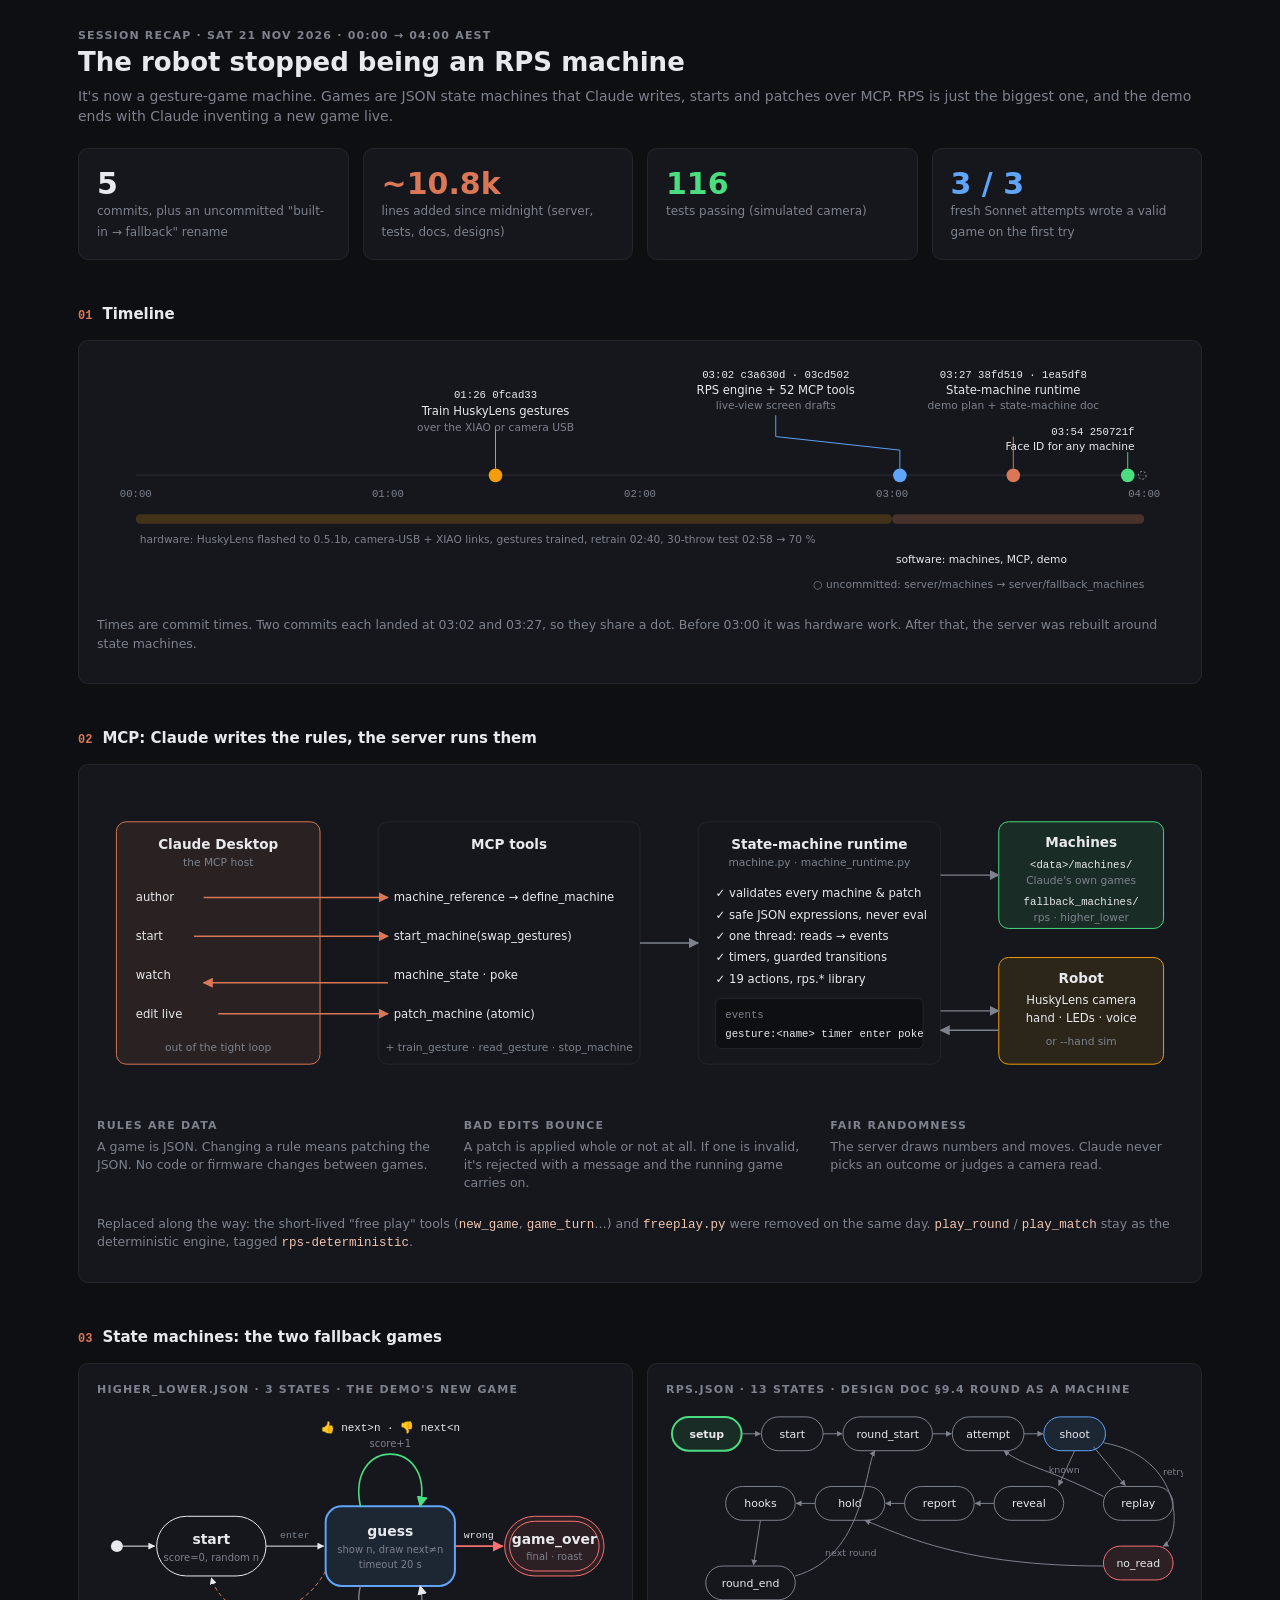
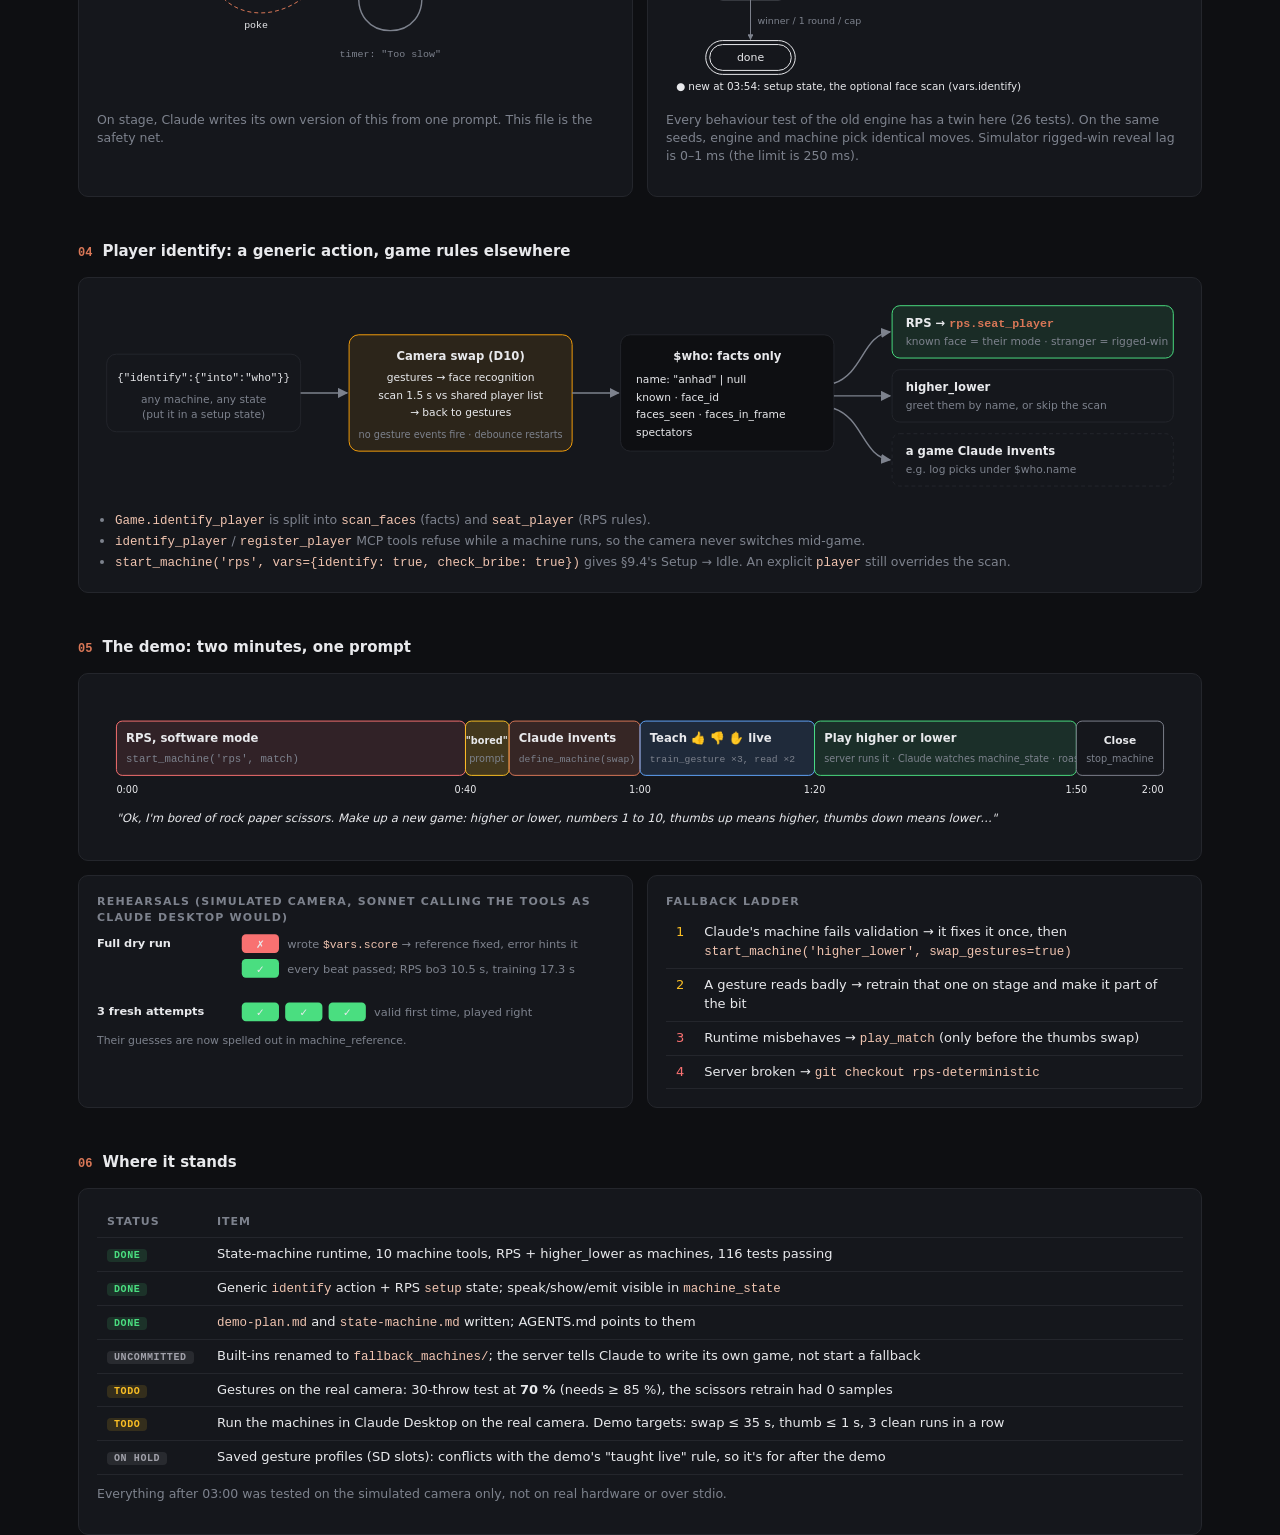
==== designs/session-recap-2026-11-21.html @ f345925f "docs(designs): visual recap of the 2026-11-21 00:00-04:00 session Timeline, MCP architecture, the rp" ====
<!doctype html>
<html lang="en">
<head>
<meta charset="utf-8">
<title>RPS-Bot · 4 hours, 2026-11-21 00:00–04:00</title>
<link rel="stylesheet" href="mcp-live-view/theme.css">
<style>
  body{max-width:1180px;margin:0 auto;padding:28px 28px 80px}
  h1{font-size:26px;margin:0 0 4px}
  h2{font-size:15px;margin:44px 0 14px;display:flex;align-items:baseline;gap:10px}
  h2 .n{font:600 12px var(--mono);color:var(--claude)}
  .sub{color:var(--dim);margin:0 0 22px}
  .card{background:var(--panel);border:1px solid var(--line);border-radius:10px;padding:18px}
  .grid{display:grid;gap:14px}
  .g4{grid-template-columns:repeat(4,1fr)}.g2{grid-template-columns:1fr 1fr}.g3{grid-template-columns:repeat(3,1fr)}
  .stat b{display:block;font-size:30px;font-weight:700;line-height:1.1}
  .stat span{color:var(--dim);font-size:12px}
  svg text{font-family:ui-sans-serif,system-ui,sans-serif;fill:var(--text)}
  svg .m{font-family:var(--mono)}
  svg .dim{fill:var(--dim)}
  .note{color:var(--dim);font-size:12.5px;margin-top:10px}
  ul.tight{margin:6px 0 0;padding-left:18px}ul.tight li{margin:3px 0}
  code{font:12.5px var(--mono);color:#f0c4b0}
  .tag{display:inline-block;font:600 10px var(--mono);letter-spacing:.6px;padding:1px 7px;border-radius:4px;text-transform:uppercase}
  .t-done{background:#4ade8022;color:var(--good)}.t-todo{background:#fbbf2422;color:var(--warn)}.t-hold{background:#a1a1aa22;color:var(--nothing)}
  table{width:100%;border-collapse:collapse;font-size:13px}
  td,th{padding:7px 10px;border-bottom:1px solid var(--line);text-align:left;vertical-align:top}
  th{color:var(--dim);font-weight:600;font-size:11px;letter-spacing:1px;text-transform:uppercase}
</style>
</head>
<body>

<div class="label">Session recap · Sat 21 Nov 2026 · 00:00 → 04:00 AEST</div>
<h1>The robot stopped being an RPS machine</h1>
<p class="sub">It's now a gesture-game machine. Games are JSON state machines that Claude writes, starts and patches over MCP.
RPS is just the biggest one, and the demo ends with Claude inventing a new game live.</p>

<div class="grid g4">
  <div class="card stat"><b>5</b><span>commits, plus an uncommitted "built-in → fallback" rename</span></div>
  <div class="card stat"><b style="color:var(--claude)">~10.8k</b><span>lines added since midnight (server, tests, docs, designs)</span></div>
  <div class="card stat"><b style="color:var(--good)">116</b><span>tests passing (simulated camera)</span></div>
  <div class="card stat"><b style="color:var(--scissors)">3 / 3</b><span>fresh Sonnet attempts wrote a valid game on the first try</span></div>
</div>

<!-- ============================================================ TIMELINE -->
<h2><span class="n">01</span>Timeline</h2>
<div class="card">
<svg viewBox="0 0 1120 250" width="100%">
  <!-- axis 00:00..04:00 → x 40..1080 (260px/h) -->
  <line x1="40" y1="120" x2="1080" y2="120" stroke="#24262c" stroke-width="2"/>
  <g class="dim" font-size="11">
    <text x="40" y="142" text-anchor="middle" class="m dim">00:00</text>
    <text x="300" y="142" text-anchor="middle" class="m dim">01:00</text>
    <text x="560" y="142" text-anchor="middle" class="m dim">02:00</text>
    <text x="820" y="142" text-anchor="middle" class="m dim">03:00</text>
    <text x="1080" y="142" text-anchor="middle" class="m dim">04:00</text>
  </g>
  <!-- hardware band 00:00–03:00 -->
  <rect x="40" y="160" width="780" height="10" rx="5" fill="#f59e0b33"/>
  <text x="44" y="190" font-size="11" class="dim">hardware: HuskyLens flashed to 0.5.1b, camera-USB + XIAO links, gestures trained, retrain 02:40, 30-throw test 02:58 → 70 %</text>
  <!-- software band 03:00–04:00 -->
  <rect x="820" y="160" width="260" height="10" rx="5" fill="#d9775744"/>
  <text x="824" y="210" font-size="11" fill="#d97757">software: machines, MCP, demo</text>

  <!-- commits -->
  <g font-size="12">
    <circle cx="411" cy="120" r="7" fill="#f59e0b"/>
    <line x1="411" y1="113" x2="411" y2="70" stroke="#f59e0b"/>
    <text x="411" y="40" text-anchor="middle" class="m" fill="#f59e0b" font-size="11">01:26 0fcad33</text>
    <text x="411" y="58" text-anchor="middle">Train HuskyLens gestures</text>
    <text x="411" y="74" text-anchor="middle" class="dim" font-size="11">over the XIAO or camera USB</text>

    <circle cx="828" cy="120" r="7" fill="#60a5fa"/>
    <line x1="828" y1="113" x2="828" y2="94" stroke="#60a5fa"/>
    <text x="700" y="20" text-anchor="middle" class="m" fill="#60a5fa" font-size="11">03:02 c3a630d · 03cd502</text>
    <text x="700" y="36" text-anchor="middle">RPS engine + 52 MCP tools</text>
    <text x="700" y="52" text-anchor="middle" class="dim" font-size="11">live-view screen drafts</text>
    <path d="M700 58 L700 80 L828 94" fill="none" stroke="#60a5fa"/>

    <circle cx="945" cy="120" r="7" fill="#d97757"/>
    <line x1="945" y1="113" x2="945" y2="80" stroke="#d97757"/>
    <text x="945" y="20" text-anchor="middle" class="m" fill="#d97757" font-size="11">03:27 38fd519 · 1ea5df8</text>
    <text x="945" y="36" text-anchor="middle">State-machine runtime</text>
    <text x="945" y="52" text-anchor="middle" class="dim" font-size="11">demo plan + state-machine doc</text>

    <circle cx="1063" cy="120" r="7" fill="#4ade80"/>
    <line x1="1063" y1="113" x2="1063" y2="96" stroke="#4ade80"/>
    <text x="1070" y="78" text-anchor="end" class="m" fill="#4ade80" font-size="11">03:54 250721f</text>
    <text x="1070" y="94" text-anchor="end" font-size="11">Face ID for any machine</text>

    <circle cx="1078" cy="120" r="4" fill="none" stroke="#a1a1aa" stroke-dasharray="2 2"/>
  </g>
  <text x="1080" y="236" text-anchor="end" font-size="11" class="dim">○ uncommitted: server/machines → server/fallback_machines</text>
</svg>
<p class="note">Times are commit times. Two commits each landed at 03:02 and 03:27, so they share a dot.
Before 03:00 it was hardware work. After that, the server was rebuilt around state machines.</p>
</div>

<!-- ============================================================ ARCHITECTURE / MCP -->
<h2><span class="n">02</span>MCP: Claude writes the rules, the server runs them</h2>
<div class="card">
<svg viewBox="0 0 1120 330" width="100%">
  <defs>
    <marker id="a" viewBox="0 0 10 10" refX="9" refY="5" markerWidth="7" markerHeight="7" orient="auto"><path d="M0,0 L10,5 L0,10z" fill="#7d828d"/></marker>
    <marker id="ac" viewBox="0 0 10 10" refX="9" refY="5" markerWidth="7" markerHeight="7" orient="auto"><path d="M0,0 L10,5 L0,10z" fill="#d97757"/></marker>
  </defs>
  <!-- Claude -->
  <rect x="20" y="40" width="210" height="250" rx="10" fill="#d977571a" stroke="#d97757"/>
  <text x="125" y="68" text-anchor="middle" font-weight="700" fill="#d97757">Claude Desktop</text>
  <text x="125" y="86" text-anchor="middle" font-size="11" class="dim">the MCP host</text>
  <g font-size="12" class="m">
    <text x="40" y="122">author</text><text x="40" y="162">start</text><text x="40" y="202">watch</text><text x="40" y="242">edit live</text>
  </g>
  <text x="125" y="276" text-anchor="middle" font-size="11" class="dim">out of the tight loop</text>

  <!-- tools -->
  <rect x="290" y="40" width="270" height="250" rx="10" fill="#15171c" stroke="#24262c"/>
  <text x="425" y="68" text-anchor="middle" font-weight="700">MCP tools</text>
  <g font-size="12" class="m" fill="#d97757">
    <text x="306" y="122" fill="#d97757">machine_reference → define_machine</text>
    <text x="306" y="162" fill="#d97757">start_machine(swap_gestures)</text>
    <text x="306" y="202" fill="#d97757">machine_state · poke</text>
    <text x="306" y="242" fill="#d97757">patch_machine (atomic)</text>
  </g>
  <text x="425" y="276" text-anchor="middle" font-size="11" class="dim">+ train_gesture · read_gesture · stop_machine</text>
  <g stroke="#d97757" stroke-width="1.5" marker-end="url(#ac)">
    <line x1="110" y1="118" x2="300" y2="118"/><line x1="100" y1="158" x2="300" y2="158"/>
    <line x1="300" y1="206" x2="110" y2="206"/><line x1="125" y1="238" x2="300" y2="238"/>
  </g>

  <!-- runtime -->
  <rect x="620" y="40" width="250" height="250" rx="10" fill="#15171c" stroke="#24262c"/>
  <text x="745" y="68" text-anchor="middle" font-weight="700">State-machine runtime</text>
  <text x="745" y="86" text-anchor="middle" font-size="11" class="dim">machine.py · machine_runtime.py</text>
  <g font-size="12">
    <text x="638" y="118">✓ validates every machine &amp; patch</text>
    <text x="638" y="140">✓ safe JSON expressions, never eval</text>
    <text x="638" y="162">✓ one thread: reads → events</text>
    <text x="638" y="184">✓ timers, guarded transitions</text>
    <text x="638" y="206">✓ 19 actions, rps.* library</text>
  </g>
  <rect x="638" y="222" width="214" height="52" rx="6" fill="#0e0f12" stroke="#24262c"/>
  <text x="648" y="242" font-size="11" class="m dim">events</text>
  <text x="648" y="262" font-size="11" class="m">gesture:&lt;name&gt; timer enter poke</text>
  <line x1="560" y1="165" x2="620" y2="165" stroke="#7d828d" stroke-width="1.5" marker-end="url(#a)"/>

  <!-- machines -->
  <rect x="930" y="40" width="170" height="110" rx="10" fill="#4ade801a" stroke="#4ade80"/>
  <text x="1015" y="66" text-anchor="middle" font-weight="700" fill="#4ade80">Machines</text>
  <text x="1015" y="88" text-anchor="middle" font-size="11" class="m">&lt;data&gt;/machines/</text>
  <text x="1015" y="104" text-anchor="middle" font-size="11" class="dim">Claude's own games</text>
  <text x="1015" y="126" text-anchor="middle" font-size="11" class="m">fallback_machines/</text>
  <text x="1015" y="142" text-anchor="middle" font-size="11" class="dim">rps · higher_lower</text>
  <line x1="870" y1="95" x2="930" y2="95" stroke="#7d828d" stroke-width="1.5" marker-end="url(#a)"/>

  <!-- hardware -->
  <rect x="930" y="180" width="170" height="110" rx="10" fill="#f59e0b1a" stroke="#f59e0b"/>
  <text x="1015" y="206" text-anchor="middle" font-weight="700" fill="#f59e0b">Robot</text>
  <text x="1015" y="228" text-anchor="middle" font-size="12">HuskyLens camera</text>
  <text x="1015" y="246" text-anchor="middle" font-size="12">hand · LEDs · voice</text>
  <text x="1015" y="270" text-anchor="middle" font-size="11" class="dim">or --hand sim</text>
  <line x1="870" y1="235" x2="930" y2="235" stroke="#7d828d" stroke-width="1.5" marker-end="url(#a)"/>
  <line x1="930" y1="255" x2="870" y2="255" stroke="#7d828d" stroke-width="1.5" marker-end="url(#a)"/>
</svg>
<div class="grid g3" style="margin-top:10px">
  <div><div class="label">Rules are data</div><p class="note" style="margin-top:4px">A game is JSON. Changing a rule means patching the JSON. No code or firmware changes between games.</p></div>
  <div><div class="label">Bad edits bounce</div><p class="note" style="margin-top:4px">A patch is applied whole or not at all. If one is invalid, it's rejected with a message and the running game carries on.</p></div>
  <div><div class="label">Fair randomness</div><p class="note" style="margin-top:4px">The server draws numbers and moves. Claude never picks an outcome or judges a camera read.</p></div>
</div>
<p class="note">Replaced along the way: the short-lived "free play" tools (<code>new_game</code>, <code>game_turn</code>…) and <code>freeplay.py</code> were removed on the same day.
<code>play_round</code> / <code>play_match</code> stay as the deterministic engine, tagged <code>rps-deterministic</code>.</p>
</div>

<!-- ============================================================ STATE MACHINES -->
<h2><span class="n">03</span>State machines: the two fallback games</h2>
<div class="grid g2">
<div class="card">
  <div class="label">higher_lower.json · 3 states · the demo's new game</div>
  <svg viewBox="0 0 520 300" width="100%">
    <defs><marker id="b" viewBox="0 0 10 10" refX="9" refY="5" markerWidth="7" markerHeight="7" orient="auto"><path d="M0,0 L10,5 L0,10z" fill="#e8e9ec"/></marker>
    <marker id="g" viewBox="0 0 10 10" refX="9" refY="5" markerWidth="7" markerHeight="7" orient="auto"><path d="M0,0 L10,5 L0,10z" fill="#4ade80"/></marker>
    <marker id="r" viewBox="0 0 10 10" refX="9" refY="5" markerWidth="7" markerHeight="7" orient="auto"><path d="M0,0 L10,5 L0,10z" fill="#f87171"/></marker></defs>
    <circle cx="20" cy="150" r="6" fill="#e8e9ec"/>
    <line x1="26" y1="150" x2="58" y2="150" stroke="#e8e9ec" marker-end="url(#b)"/>
    <rect x="60" y="120" width="110" height="60" rx="30" fill="#15171c" stroke="#e8e9ec"/>
    <text x="115" y="148" text-anchor="middle" font-weight="600">start</text>
    <text x="115" y="165" text-anchor="middle" font-size="10" class="dim">score=0, random n</text>
    <line x1="170" y1="150" x2="228" y2="150" stroke="#e8e9ec" marker-end="url(#b)"/>
    <text x="199" y="142" text-anchor="middle" font-size="10" class="m dim">enter</text>

    <rect x="230" y="110" width="130" height="80" rx="16" fill="#60a5fa1a" stroke="#60a5fa" stroke-width="2"/>
    <text x="295" y="140" text-anchor="middle" font-weight="700">guess</text>
    <text x="295" y="157" text-anchor="middle" font-size="10" class="dim">show n, draw next≠n</text>
    <text x="295" y="172" text-anchor="middle" font-size="10" class="dim">timeout 20 s</text>
    <!-- self loop right -->
    <path d="M265 110 C 250 40, 340 40, 325 110" fill="none" stroke="#4ade80" stroke-width="1.6" marker-end="url(#g)"/>
    <text x="295" y="34" text-anchor="middle" font-size="11" fill="#4ade80" class="m">👍 next&gt;n · 👎 next&lt;n</text>
    <text x="295" y="50" text-anchor="middle" font-size="10" class="dim">score+1</text>
    <!-- timer loop -->
    <path d="M265 190 C 250 250, 340 250, 325 190" fill="none" stroke="#7d828d" stroke-width="1.4" marker-end="url(#b)"/>
    <text x="295" y="262" text-anchor="middle" font-size="10" class="m dim">timer: "Too slow"</text>
    <!-- poke back -->
    <path d="M230 175 C 200 230, 130 230, 115 182" fill="none" stroke="#d97757" stroke-dasharray="4 3" marker-end="url(#b)"/>
    <text x="160" y="232" text-anchor="middle" font-size="10" class="m" fill="#d97757">poke</text>

    <line x1="360" y1="150" x2="408" y2="150" stroke="#f87171" stroke-width="1.6" marker-end="url(#r)"/>
    <text x="384" y="142" text-anchor="middle" font-size="10" fill="#f87171" class="m">wrong</text>
    <rect x="410" y="120" width="100" height="60" rx="30" fill="#f871711a" stroke="#f87171"/>
    <rect x="415" y="125" width="90" height="50" rx="25" fill="none" stroke="#f87171"/>
    <text x="460" y="148" text-anchor="middle" font-weight="600">game_over</text>
    <text x="460" y="164" text-anchor="middle" font-size="10" class="dim">final · roast</text>
  </svg>
  <p class="note">On stage, Claude writes its own version of this from one prompt. This file is the safety net.</p>
</div>

<div class="card">
  <div class="label">rps.json · 13 states · design doc §9.4 round as a machine</div>
  <svg viewBox="0 0 520 300" width="100%">
    <defs><marker id="c" viewBox="0 0 10 10" refX="9" refY="5" markerWidth="6" markerHeight="6" orient="auto"><path d="M0,0 L10,5 L0,10z" fill="#7d828d"/></marker></defs>
    <g font-size="11" text-anchor="middle">
      <!-- row 1 -->
      <rect x="6" y="20" width="70" height="34" rx="17" fill="#4ade801a" stroke="#4ade80" stroke-width="2"/><text x="41" y="41" fill="#4ade80" font-weight="700">setup</text>
      <rect x="96" y="20" width="62" height="34" rx="17" fill="#15171c" stroke="#7d828d"/><text x="127" y="41">start</text>
      <rect x="178" y="20" width="90" height="34" rx="17" fill="#15171c" stroke="#7d828d"/><text x="223" y="41">round_start</text>
      <rect x="288" y="20" width="72" height="34" rx="17" fill="#15171c" stroke="#7d828d"/><text x="324" y="41">attempt</text>
      <rect x="380" y="20" width="62" height="34" rx="17" fill="#60a5fa1a" stroke="#60a5fa"/><text x="411" y="41">shoot</text>
      <!-- branch -->
      <rect x="440" y="90" width="70" height="34" rx="17" fill="#15171c" stroke="#7d828d"/><text x="475" y="111">replay</text>
      <rect x="440" y="150" width="70" height="34" rx="17" fill="#f871711a" stroke="#f87171"/><text x="475" y="171">no_read</text>
      <!-- row 2 going left -->
      <rect x="330" y="90" width="70" height="34" rx="17" fill="#15171c" stroke="#7d828d"/><text x="365" y="111">reveal</text>
      <rect x="240" y="90" width="70" height="34" rx="17" fill="#15171c" stroke="#7d828d"/><text x="275" y="111">report</text>
      <rect x="150" y="90" width="70" height="34" rx="17" fill="#15171c" stroke="#7d828d"/><text x="185" y="111">hold</text>
      <rect x="60" y="90" width="70" height="34" rx="17" fill="#15171c" stroke="#7d828d"/><text x="95" y="111">hooks</text>
      <rect x="40" y="170" width="90" height="34" rx="17" fill="#15171c" stroke="#7d828d"/><text x="85" y="191">round_end</text>
      <rect x="40" y="245" width="90" height="34" rx="17" fill="#15171c" stroke="#e8e9ec"/><rect x="44" y="249" width="82" height="26" rx="13" fill="none" stroke="#e8e9ec"/><text x="85" y="266">done</text>
    </g>
    <g stroke="#7d828d" fill="none" marker-end="url(#c)">
      <line x1="76" y1="37" x2="95" y2="37"/><line x1="158" y1="37" x2="177" y2="37"/><line x1="268" y1="37" x2="287" y2="37"/><line x1="360" y1="37" x2="379" y2="37"/>
      <path d="M411 54 L395 89"/>
      <path d="M430 50 L462 89"/>
      <path d="M440 46 C 520 60, 520 140, 500 150"/>
      <path d="M440 100 C 380 70, 360 70, 340 54"/>
      <line x1="330" y1="107" x2="311" y2="107"/><line x1="240" y1="107" x2="221" y2="107"/><line x1="150" y1="107" x2="131" y2="107"/>
      <path d="M440 170 C 300 170, 240 140, 200 124"/>
      <line x1="95" y1="124" x2="88" y2="169"/>
      <line x1="85" y1="204" x2="85" y2="244"/>
      <path d="M130 180 C 200 160, 200 70, 210 54"/>
    </g>
    <g font-size="9.5" class="dim">
      <text x="160" y="160" class="dim">next round</text>
      <text x="92" y="228" class="dim">winner / 1 round / cap</text>
      <text x="385" y="76" class="dim">known</text>
      <text x="500" y="78" class="dim">retry</text>
    </g>
    <text x="10" y="295" font-size="10.5" fill="#4ade80">● new at 03:54: setup state, the optional face scan (vars.identify)</text>
  </svg>
  <p class="note">Every behaviour test of the old engine has a twin here (26 tests). On the same seeds, engine and machine pick identical moves.
  Simulator rigged-win reveal lag is 0–1 ms (the limit is 250 ms).</p>
</div>
</div>

<!-- ============================================================ IDENTIFY -->
<h2><span class="n">04</span>Player identify: a generic action, game rules elsewhere</h2>
<div class="card">
<svg viewBox="0 0 1120 210" width="100%">
  <defs><marker id="d" viewBox="0 0 10 10" refX="9" refY="5" markerWidth="7" markerHeight="7" orient="auto"><path d="M0,0 L10,5 L0,10z" fill="#7d828d"/></marker></defs>
  <g font-size="12">
    <rect x="10" y="60" width="200" height="80" rx="10" fill="#15171c" stroke="#24262c"/>
    <text x="110" y="88" text-anchor="middle" class="m" font-size="11" fill="#d97757">{"identify":{"into":"who"}}</text>
    <text x="110" y="110" text-anchor="middle" class="dim" font-size="11">any machine, any state</text>
    <text x="110" y="126" text-anchor="middle" class="dim" font-size="11">(put it in a setup state)</text>

    <rect x="260" y="40" width="230" height="120" rx="10" fill="#f59e0b1a" stroke="#f59e0b"/>
    <text x="375" y="66" text-anchor="middle" font-weight="700" fill="#f59e0b">Camera swap (D10)</text>
    <text x="375" y="88" text-anchor="middle" font-size="11">gestures → face recognition</text>
    <text x="375" y="106" text-anchor="middle" font-size="11">scan 1.5 s vs shared player list</text>
    <text x="375" y="124" text-anchor="middle" font-size="11">→ back to gestures</text>
    <text x="375" y="146" text-anchor="middle" font-size="10" class="dim">no gesture events fire · debounce restarts</text>

    <rect x="540" y="40" width="220" height="120" rx="10" fill="#0e0f12" stroke="#24262c"/>
    <text x="650" y="66" text-anchor="middle" font-weight="700">$who: facts only</text>
    <g class="m" font-size="11">
      <text x="556" y="90">name: "anhad" | null</text>
      <text x="556" y="108">known · face_id</text>
      <text x="556" y="126">faces_seen · faces_in_frame</text>
      <text x="556" y="144">spectators</text>
    </g>

    <!-- consumers -->
    <rect x="820" y="10" width="290" height="54" rx="8" fill="#4ade801a" stroke="#4ade80"/>
    <text x="834" y="32" font-weight="600">RPS → <tspan class="m" fill="#d97757">rps.seat_player</tspan></text>
    <text x="834" y="51" font-size="11" class="dim">known face = their mode · stranger = rigged-win</text>
    <rect x="820" y="76" width="290" height="54" rx="8" fill="#15171c" stroke="#24262c"/>
    <text x="834" y="98" font-weight="600">higher_lower</text>
    <text x="834" y="117" font-size="11" class="dim">greet them by name, or skip the scan</text>
    <rect x="820" y="142" width="290" height="54" rx="8" fill="#15171c" stroke="#24262c" stroke-dasharray="4 3"/>
    <text x="834" y="164" font-weight="600">a game Claude invents</text>
    <text x="834" y="183" font-size="11" class="dim">e.g. log picks under $who.name</text>
  </g>
  <g stroke="#7d828d" stroke-width="1.5" fill="none" marker-end="url(#d)">
    <line x1="210" y1="100" x2="258" y2="100"/><line x1="490" y1="100" x2="538" y2="100"/>
    <path d="M760 90 C 790 80, 790 40, 818 37"/><line x1="760" y1="103" x2="818" y2="103"/><path d="M760 116 C 790 126, 790 166, 818 169"/>
  </g>
</svg>
<ul class="tight note">
  <li><code>Game.identify_player</code> is split into <code>scan_faces</code> (facts) and <code>seat_player</code> (RPS rules).</li>
  <li><code>identify_player</code> / <code>register_player</code> MCP tools refuse while a machine runs, so the camera never switches mid-game.</li>
  <li><code>start_machine('rps', vars={identify: true, check_bribe: true})</code> gives §9.4's Setup → Idle. An explicit <code>player</code> still overrides the scan.</li>
</ul>
</div>

<!-- ============================================================ DEMO -->
<h2><span class="n">05</span>The demo: two minutes, one prompt</h2>
<div class="card">
<svg viewBox="0 0 1120 150" width="100%">
  <!-- 0..120s → 20..1100 (9px/s) -->
  <g font-size="12">
    <rect x="20" y="30" width="360" height="56" rx="6" fill="#f871711f" stroke="#f87171"/>
    <text x="30" y="52" font-weight="700">RPS, software mode</text><text x="30" y="72" font-size="11" class="dim m">start_machine('rps', match)</text>
    <rect x="380" y="30" width="45" height="56" rx="6" fill="#fbbf2433" stroke="#fbbf24"/>
    <text x="402" y="54" text-anchor="middle" font-size="10" font-weight="700">"bored"</text><text x="402" y="72" text-anchor="middle" font-size="10" class="dim">prompt</text>
    <rect x="425" y="30" width="135" height="56" rx="6" fill="#d977572a" stroke="#d97757"/>
    <text x="435" y="52" font-weight="700">Claude invents</text><text x="435" y="72" font-size="10" class="dim m">define_machine(swap)</text>
    <rect x="560" y="30" width="180" height="56" rx="6" fill="#60a5fa22" stroke="#60a5fa"/>
    <text x="570" y="52" font-weight="700">Teach 👍 👎 ✋ live</text><text x="570" y="72" font-size="10" class="dim m">train_gesture ×3, read ×2</text>
    <rect x="740" y="30" width="270" height="56" rx="6" fill="#4ade801f" stroke="#4ade80"/>
    <text x="750" y="52" font-weight="700">Play higher or lower</text><text x="750" y="72" font-size="10" class="dim">server runs it · Claude watches machine_state · roast on loss</text>
    <rect x="1010" y="30" width="90" height="56" rx="6" fill="#15171c" stroke="#7d828d"/>
    <text x="1055" y="54" text-anchor="middle" font-weight="700" font-size="11">Close</text><text x="1055" y="72" text-anchor="middle" font-size="10" class="dim">stop_machine</text>
  </g>
  <g class="m dim" font-size="10">
    <text x="20" y="104">0:00</text><text x="380" y="104" text-anchor="middle">0:40</text><text x="560" y="104" text-anchor="middle">1:00</text>
    <text x="740" y="104" text-anchor="middle">1:20</text><text x="1010" y="104" text-anchor="middle">1:50</text><text x="1100" y="104" text-anchor="end">2:00</text>
  </g>
  <text x="20" y="134" font-size="12" font-style="italic" fill="#e8e9ec">"Ok, I'm bored of rock paper scissors. Make up a new game: higher or lower, numbers 1 to 10, thumbs up means higher, thumbs down means lower…"</text>
</svg>
</div>

<div class="grid g2" style="margin-top:14px">
<div class="card">
  <div class="label">Rehearsals (simulated camera, Sonnet calling the tools as Claude Desktop would)</div>
  <svg viewBox="0 0 500 120" width="100%">
    <g font-size="11">
      <text x="0" y="20" font-weight="600">Full dry run</text>
      <rect x="140" y="8" width="36" height="18" rx="4" fill="#f87171"/><text x="158" y="21" text-anchor="middle" font-size="10" fill="#0e0f12">✗</text>
      <text x="184" y="21" class="dim">wrote <tspan class="m" fill="#f0c4b0">$vars.score</tspan> → reference fixed, error hints it</text>
      <rect x="140" y="32" width="36" height="18" rx="4" fill="#4ade80"/><text x="158" y="45" text-anchor="middle" font-size="10" fill="#0e0f12">✓</text>
      <text x="184" y="45" class="dim">every beat passed; RPS bo3 10.5 s, training 17.3 s</text>
      <text x="0" y="86" font-weight="600">3 fresh attempts</text>
      <rect x="140" y="74" width="36" height="18" rx="4" fill="#4ade80"/><text x="158" y="87" text-anchor="middle" font-size="10" fill="#0e0f12">✓</text>
      <rect x="182" y="74" width="36" height="18" rx="4" fill="#4ade80"/><text x="200" y="87" text-anchor="middle" font-size="10" fill="#0e0f12">✓</text>
      <rect x="224" y="74" width="36" height="18" rx="4" fill="#4ade80"/><text x="242" y="87" text-anchor="middle" font-size="10" fill="#0e0f12">✓</text>
      <text x="268" y="87" class="dim">valid first time, played right</text>
      <text x="0" y="114" class="dim" font-size="10.5">Their guesses are now spelled out in machine_reference.</text>
    </g>
  </svg>
</div>
<div class="card">
  <div class="label">Fallback ladder</div>
  <table style="margin-top:6px">
    <tr><td class="m" style="color:var(--warn)">1</td><td>Claude's machine fails validation → it fixes it once, then <code>start_machine('higher_lower', swap_gestures=true)</code></td></tr>
    <tr><td class="m" style="color:var(--warn)">2</td><td>A gesture reads badly → retrain that one on stage and make it part of the bit</td></tr>
    <tr><td class="m" style="color:var(--bad)">3</td><td>Runtime misbehaves → <code>play_match</code> (only before the thumbs swap)</td></tr>
    <tr><td class="m" style="color:var(--bad)">4</td><td>Server broken → <code>git checkout rps-deterministic</code></td></tr>
  </table>
</div>
</div>

<!-- ============================================================ STATUS -->
<h2><span class="n">06</span>Where it stands</h2>
<div class="card">
<table>
  <tr><th style="width:110px">Status</th><th>Item</th></tr>
  <tr><td><span class="tag t-done">done</span></td><td>State-machine runtime, 10 machine tools, RPS + higher_lower as machines, 116 tests passing</td></tr>
  <tr><td><span class="tag t-done">done</span></td><td>Generic <code>identify</code> action + RPS <code>setup</code> state; speak/show/emit visible in <code>machine_state</code></td></tr>
  <tr><td><span class="tag t-done">done</span></td><td><code>demo-plan.md</code> and <code>state-machine.md</code> written; AGENTS.md points to them</td></tr>
  <tr><td><span class="tag t-hold">uncommitted</span></td><td>Built-ins renamed to <code>fallback_machines/</code>; the server tells Claude to write its own game, not start a fallback</td></tr>
  <tr><td><span class="tag t-todo">todo</span></td><td>Gestures on the real camera: 30-throw test at <b>70 %</b> (needs ≥ 85 %), the scissors retrain had 0 samples</td></tr>
  <tr><td><span class="tag t-todo">todo</span></td><td>Run the machines in Claude Desktop on the real camera. Demo targets: swap ≤ 35 s, thumb ≤ 1 s, 3 clean runs in a row</td></tr>
  <tr><td><span class="tag t-hold">on hold</span></td><td>Saved gesture profiles (SD slots): conflicts with the demo's "taught live" rule, so it's for after the demo</td></tr>
</table>
<p class="note">Everything after 03:00 was tested on the simulated camera only, not on real hardware or over stdio.</p>
</div>

</body>
</html>
---- designs/mcp-live-view/theme.css ----
/* One visual system for every RPS-Bot screen: training (tools/train_ui.py), operate, stage, trace.
   The gesture colours match the XIAO LED cues the robot already uses (tools/train_gestures.py CUE_RGB:
   rock red, paper green, scissors blue, nothing white), so the screen and the hardware say the same thing. */
:root{
  --bg:#0e0f12;--panel:#15171c;--line:#24262c;--text:#e8e9ec;--dim:#7d828d;
  --rock:#f87171;--paper:#4ade80;--scissors:#60a5fa;--nothing:#a1a1aa;
  --good:#4ade80;--bad:#f87171;--warn:#fbbf24;--claude:#d97757;--xiao:#34d399;--husky:#f59e0b;
  --mono:ui-monospace,SFMono-Regular,Menlo,monospace;
}
*{box-sizing:border-box}html,body{height:100%}
body{margin:0;background:var(--bg);color:var(--text);font:14px/1.45 ui-sans-serif,system-ui,-apple-system,sans-serif}

/* shared header: brand, the four modes in doc order, link status, feed source */
.chrome{display:flex;align-items:center;gap:18px;padding:0 20px;height:48px;border-bottom:1px solid var(--line);flex:none}
.chrome .brand{font-weight:700;font-size:15px;display:flex;align-items:center;gap:8px}
.chrome .brand svg{display:block}
.chrome nav{display:flex;gap:2px;height:100%}
.chrome nav a{display:flex;align-items:center;gap:6px;padding:0 12px;color:var(--dim);text-decoration:none;font-size:13px;border-bottom:2px solid transparent}
.chrome nav a:hover{color:var(--text)}
.chrome nav a.on{color:var(--text);border-bottom-color:var(--text)}
.chrome nav a small{font-size:10px;letter-spacing:.8px;text-transform:uppercase;opacity:.6}
.chrome .sp{flex:1}
.pill{font-size:12px;color:var(--dim);border:1px solid var(--line);border-radius:99px;padding:2px 10px;white-space:nowrap;overflow:hidden;text-overflow:ellipsis;max-width:360px}
.dot{display:inline-block;width:7px;height:7px;border-radius:50%;background:var(--bad);margin-right:6px;vertical-align:1px}
.dot.on{background:var(--good)}.dot.wait{background:var(--warn)}

/* shared pieces */
.label{font-size:11px;letter-spacing:1.2px;text-transform:uppercase;color:var(--dim);font-weight:600}
.panel-h{margin:0;padding:12px 18px;border-bottom:1px solid var(--line)}
.g-rock{color:var(--rock)}.g-paper{color:var(--paper)}.g-scissors{color:var(--scissors)}.g-nothing{color:var(--nothing)}
.chip{display:inline-flex;align-items:center;gap:6px;font-size:12px;padding:2px 10px;border-radius:99px;border:1px solid var(--line);color:var(--dim)}
.chip i{width:7px;height:7px;border-radius:50%;background:var(--c,var(--dim))}
.mono{font-family:var(--mono)}
.tool{font:600 13px var(--mono);color:var(--claude)}
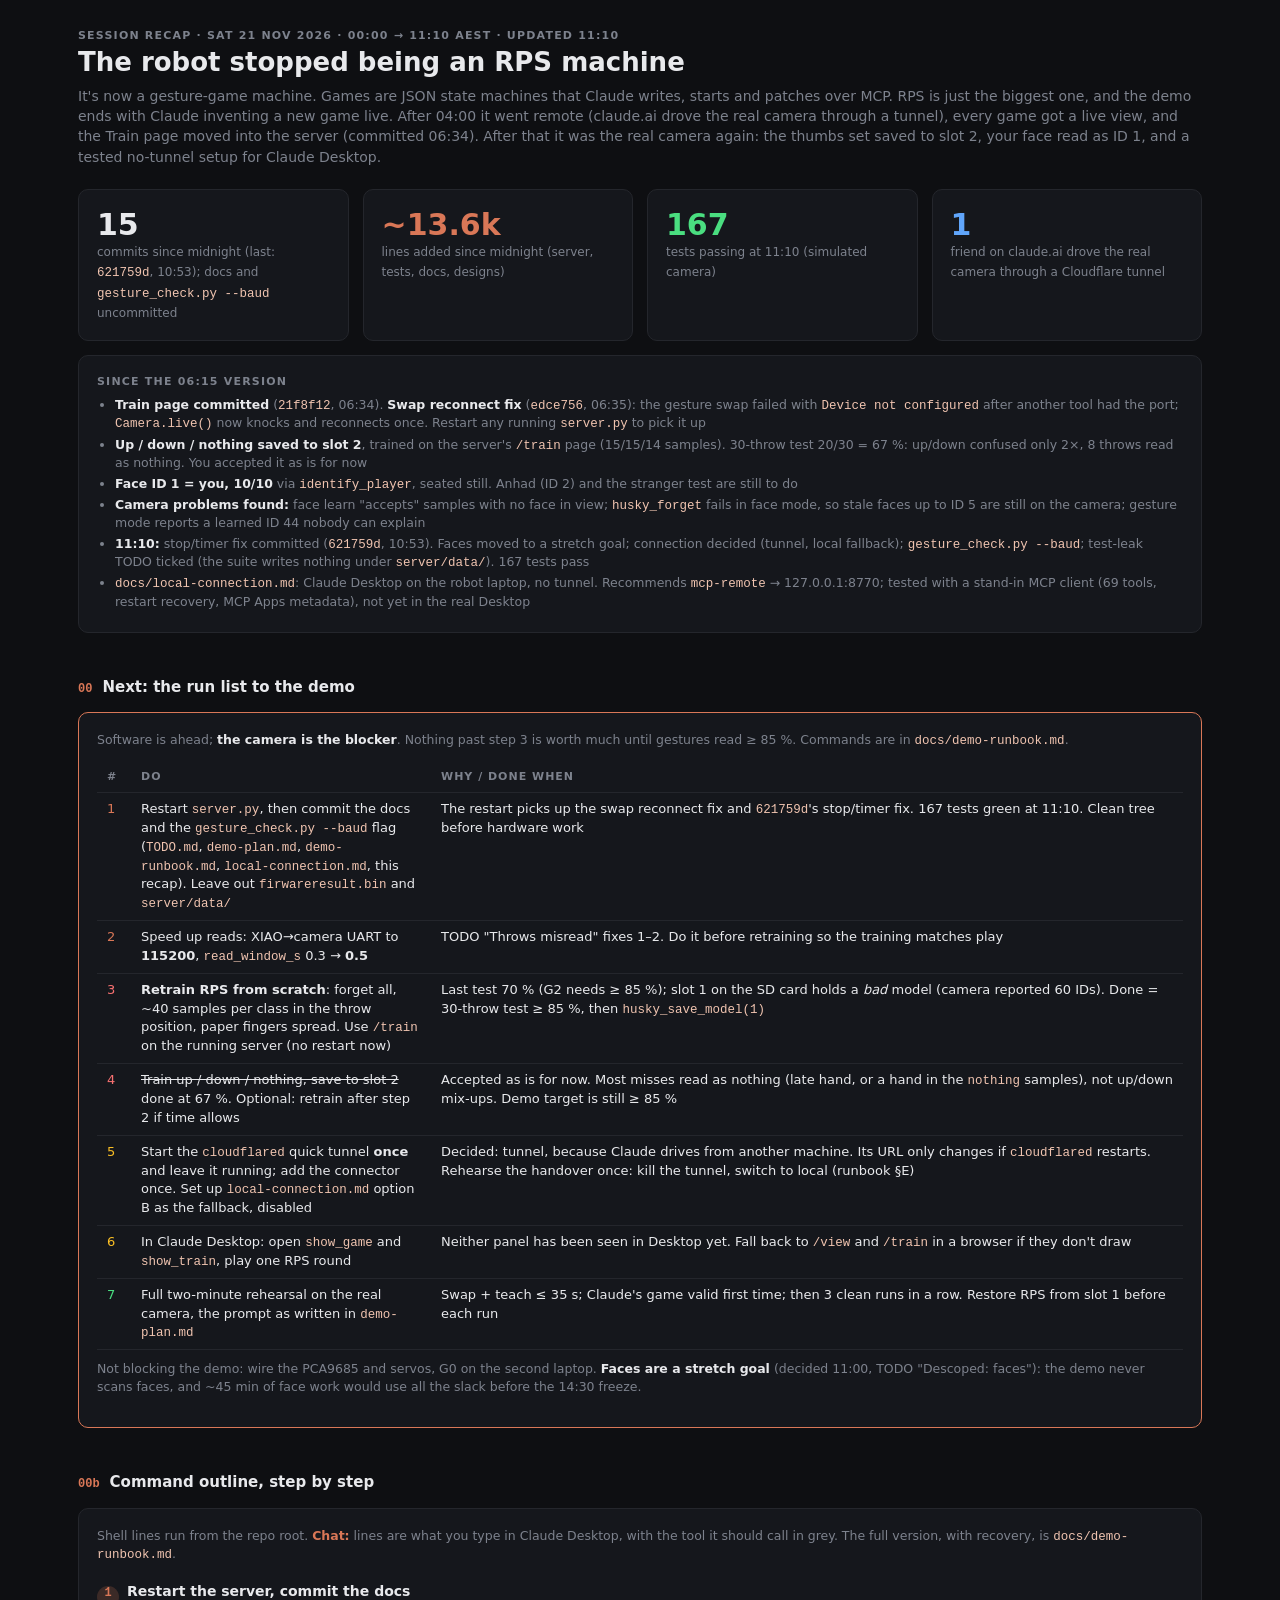
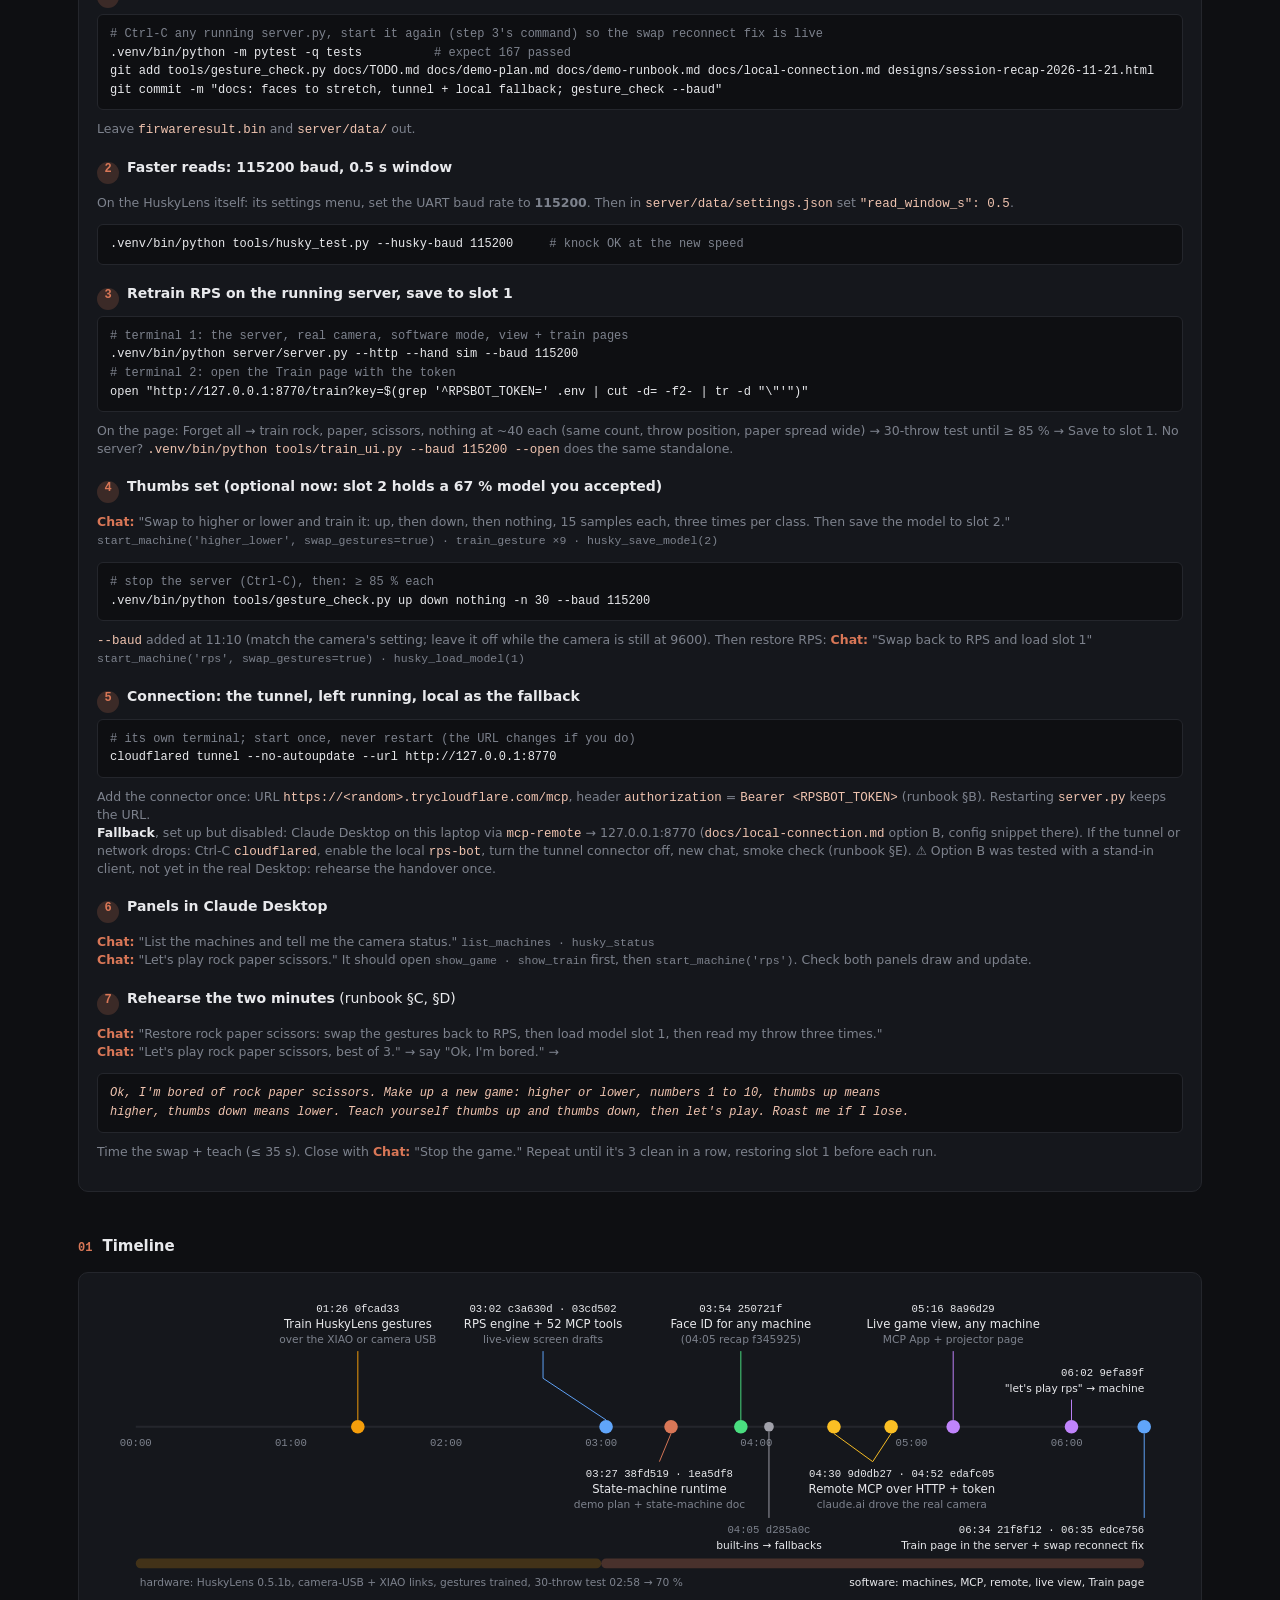
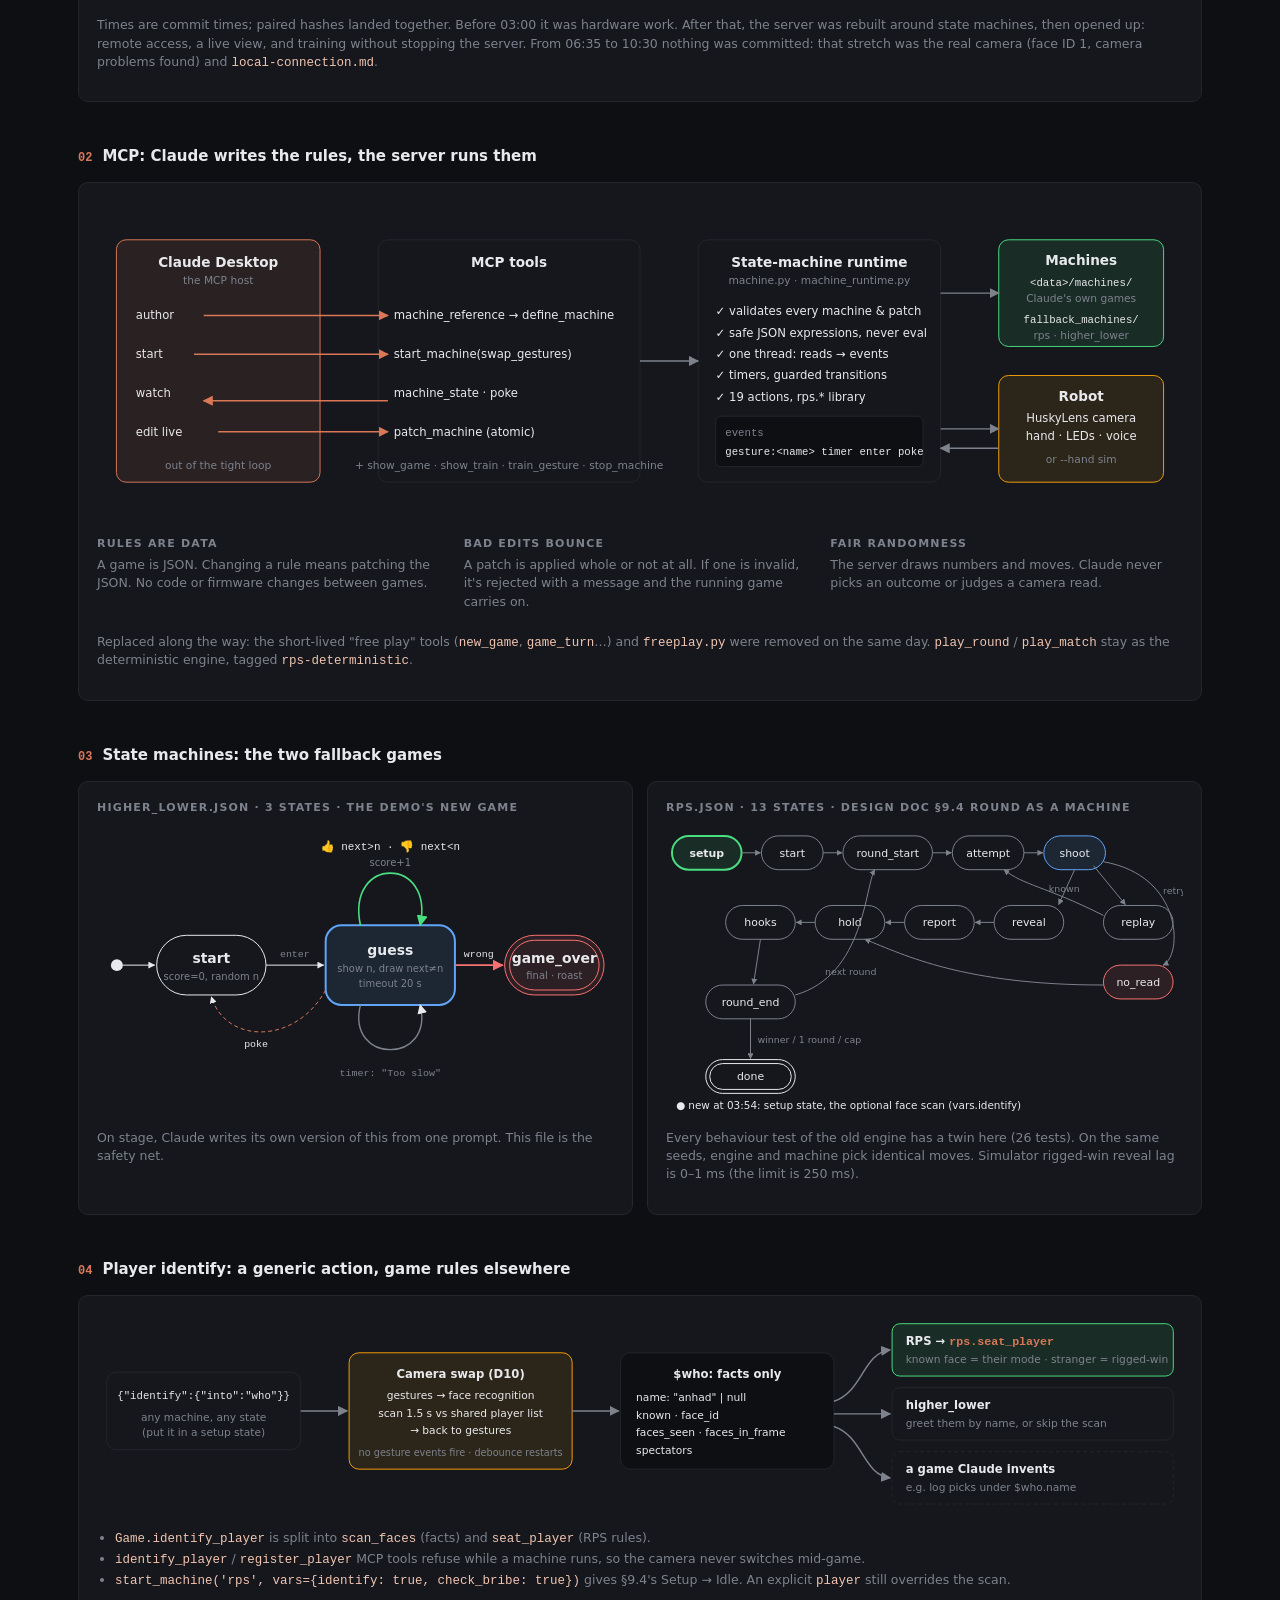
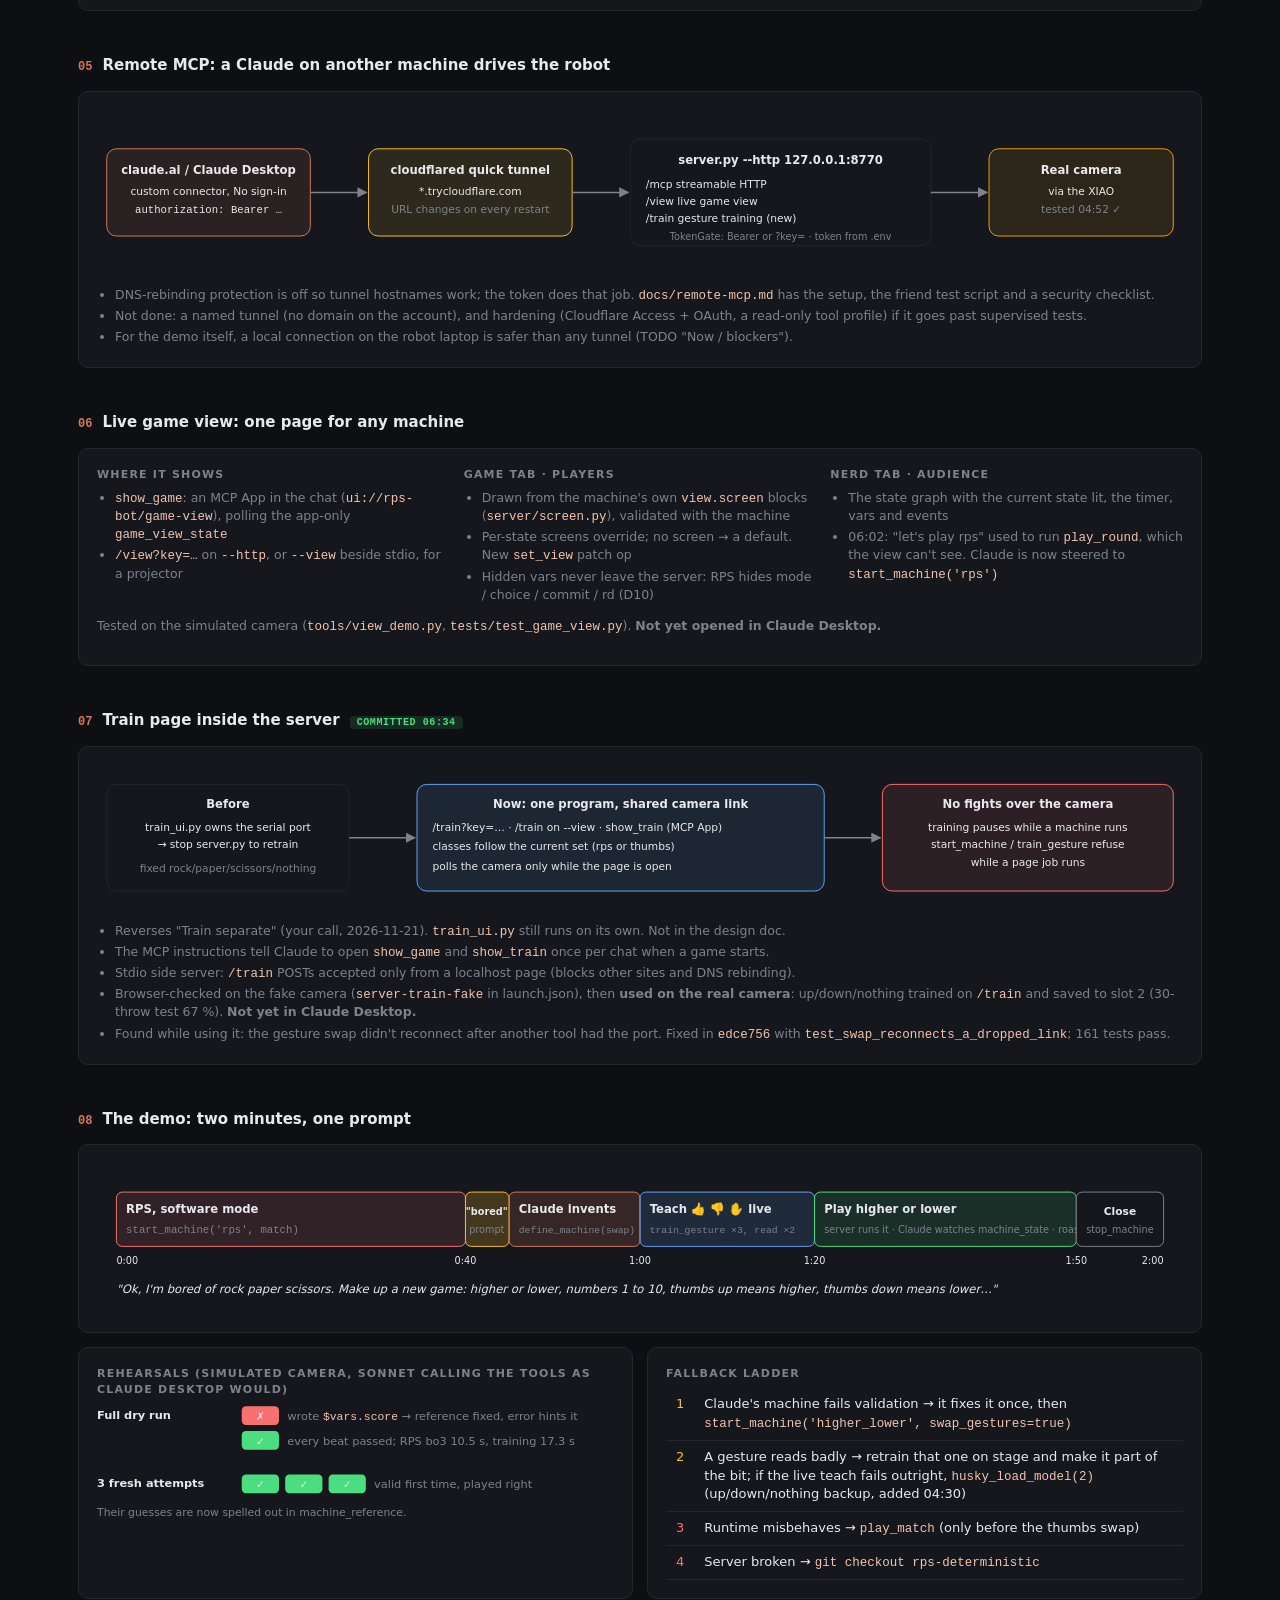
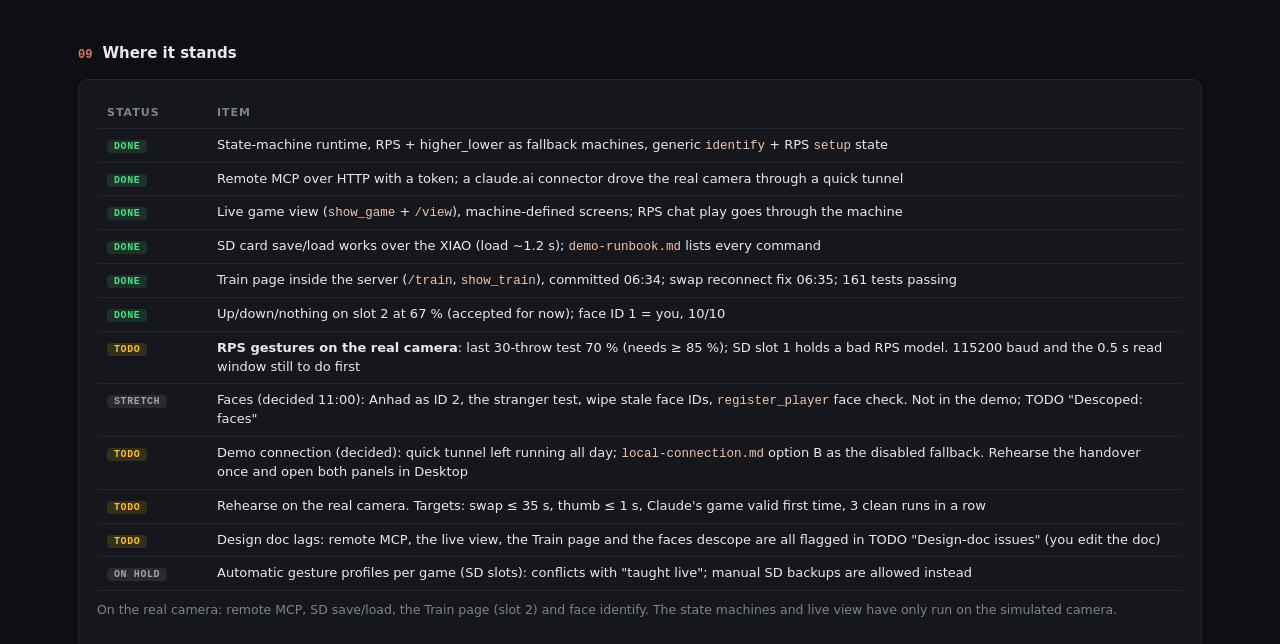
==== commit ac99ec39: "docs: pre-demo checklist, faces descoped, tunnel + local fallback; gesture_check --baud TODO.md open" ====
--- a/designs/session-recap-2026-11-21.html
+++ b/designs/session-recap-2026-11-21.html
@@ -2,7 +2,7 @@
 <html lang="en">
 <head>
 <meta charset="utf-8">
-<title>RPS-Bot · 4 hours, 2026-11-21 00:00–04:00</title>
+<title>RPS-Bot · session recap, 2026-11-21 00:00–10:30</title>
 <link rel="stylesheet" href="mcp-live-view/theme.css">
 <style>
   body{max-width:1180px;margin:0 auto;padding:28px 28px 80px}
@@ -26,74 +26,191 @@
   table{width:100%;border-collapse:collapse;font-size:13px}
   td,th{padding:7px 10px;border-bottom:1px solid var(--line);text-align:left;vertical-align:top}
   th{color:var(--dim);font-weight:600;font-size:11px;letter-spacing:1px;text-transform:uppercase}
+  pre{font:12px/1.55 var(--mono);background:#0e0f12;border:1px solid var(--line);border-radius:6px;padding:10px 12px;margin:6px 0 8px;overflow-x:auto;color:#e8e9ec;white-space:pre}
+  pre .c{color:var(--dim)}
+  pre.prompt{white-space:pre-wrap;color:#f0c4b0;font-style:italic}
+  .step{margin:18px 0 4px;font-size:14px}.step .sn{display:inline-block;width:22px;height:22px;line-height:22px;text-align:center;border-radius:50%;background:#d9775733;color:var(--claude);font:600 12px var(--mono);margin-right:8px}
+  .chat{color:var(--claude);font-weight:600}.tool{font:11.5px var(--mono);color:var(--dim)}
 </style>
 </head>
 <body>
 
-<div class="label">Session recap · Sat 21 Nov 2026 · 00:00 → 04:00 AEST</div>
+<div class="label">Session recap · Sat 21 Nov 2026 · 00:00 → 11:10 AEST · updated 11:10</div>
 <h1>The robot stopped being an RPS machine</h1>
 <p class="sub">It's now a gesture-game machine. Games are JSON state machines that Claude writes, starts and patches over MCP.
-RPS is just the biggest one, and the demo ends with Claude inventing a new game live.</p>
+RPS is just the biggest one, and the demo ends with Claude inventing a new game live.
+After 04:00 it went remote (claude.ai drove the real camera through a tunnel), every game got a live view, and the Train page moved into the server (committed 06:34).
+After that it was the real camera again: the thumbs set saved to slot 2, your face read as ID 1, and a tested no-tunnel setup for Claude Desktop.</p>
 
 <div class="grid g4">
-  <div class="card stat"><b>5</b><span>commits, plus an uncommitted "built-in → fallback" rename</span></div>
-  <div class="card stat"><b style="color:var(--claude)">~10.8k</b><span>lines added since midnight (server, tests, docs, designs)</span></div>
-  <div class="card stat"><b style="color:var(--good)">116</b><span>tests passing (simulated camera)</span></div>
-  <div class="card stat"><b style="color:var(--scissors)">3 / 3</b><span>fresh Sonnet attempts wrote a valid game on the first try</span></div>
+  <div class="card stat"><b>15</b><span>commits since midnight (last: <code>621759d</code>, 10:53); docs and <code>gesture_check.py --baud</code> uncommitted</span></div>
+  <div class="card stat"><b style="color:var(--claude)">~13.6k</b><span>lines added since midnight (server, tests, docs, designs)</span></div>
+  <div class="card stat"><b style="color:var(--good)">167</b><span>tests passing at 11:10 (simulated camera)</span></div>
+  <div class="card stat"><b style="color:var(--scissors)">1</b><span>friend on claude.ai drove the real camera through a Cloudflare tunnel</span></div>
+</div>
+
+<div class="card" style="margin-top:14px">
+<div class="label">Since the 06:15 version</div>
+<ul class="tight note" style="margin-top:6px">
+  <li><b style="color:var(--text)">Train page committed</b> (<code>21f8f12</code>, 06:34). <b style="color:var(--text)">Swap reconnect fix</b> (<code>edce756</code>, 06:35): the gesture swap failed with <code>Device not configured</code> after another tool had the port; <code>Camera.live()</code> now knocks and reconnects once. Restart any running <code>server.py</code> to pick it up</li>
+  <li><b style="color:var(--text)">Up / down / nothing saved to slot 2</b>, trained on the server's <code>/train</code> page (15/15/14 samples). 30-throw test 20/30 = 67 %: up/down confused only 2×, 8 throws read as nothing. You accepted it as is for now</li>
+  <li><b style="color:var(--text)">Face ID 1 = you, 10/10</b> via <code>identify_player</code>, seated still. Anhad (ID 2) and the stranger test are still to do</li>
+  <li><b style="color:var(--text)">Camera problems found:</b> face learn "accepts" samples with no face in view; <code>husky_forget</code> fails in face mode, so stale faces up to ID 5 are still on the camera; gesture mode reports a learned ID 44 nobody can explain</li>
+  <li><b style="color:var(--text)">11:10:</b> stop/timer fix committed (<code>621759d</code>, 10:53). Faces moved to a stretch goal; connection decided (tunnel, local fallback); <code>gesture_check.py --baud</code>; test-leak TODO ticked (the suite writes nothing under <code>server/data/</code>). 167 tests pass</li>
+  <li><b style="color:var(--text)"><code>docs/local-connection.md</code></b>: Claude Desktop on the robot laptop, no tunnel. Recommends <code>mcp-remote</code> → 127.0.0.1:8770; tested with a stand-in MCP client (69 tools, restart recovery, MCP Apps metadata), not yet in the real Desktop</li>
+</ul>
+</div>
+
+<!-- ============================================================ WAKE UP -->
+<h2><span class="n">00</span>Next: the run list to the demo</h2>
+<div class="card" style="border-color:var(--claude)">
+<p class="note" style="margin-top:0">Software is ahead; <b style="color:var(--text)">the camera is the blocker</b>. Nothing past step 3 is worth much until gestures read ≥ 85 %.
+Commands are in <code>docs/demo-runbook.md</code>.</p>
+<table>
+  <tr><th style="width:34px">#</th><th style="width:300px">Do</th><th>Why / done when</th></tr>
+  <tr><td class="m" style="color:var(--claude)">1</td><td>Restart <code>server.py</code>, then commit the docs and the <code>gesture_check.py --baud</code> flag (<code>TODO.md</code>, <code>demo-plan.md</code>, <code>demo-runbook.md</code>, <code>local-connection.md</code>, this recap). Leave out <code>firwareresult.bin</code> and <code>server/data/</code></td><td>The restart picks up the swap reconnect fix and <code>621759d</code>'s stop/timer fix. 167 tests green at 11:10. Clean tree before hardware work</td></tr>
+  <tr><td class="m" style="color:var(--claude)">2</td><td>Speed up reads: XIAO→camera UART to <b>115200</b>, <code>read_window_s</code> 0.3 → <b>0.5</b></td><td>TODO "Throws misread" fixes 1–2. Do it before retraining so the training matches play</td></tr>
+  <tr><td class="m" style="color:var(--bad)">3</td><td><b>Retrain RPS from scratch</b>: forget all, ~40 samples per class in the throw position, paper fingers spread. Use <code>/train</code> on the running server (no restart now)</td><td>Last test 70 % (G2 needs ≥ 85 %); slot 1 on the SD card holds a <i>bad</i> model (camera reported 60 IDs). Done = 30-throw test ≥ 85 %, then <code>husky_save_model(1)</code></td></tr>
+  <tr><td class="m" style="color:var(--bad)">4</td><td><s>Train up / down / nothing, save to slot 2</s> done at 67 %. Optional: retrain after step 2 if time allows</td><td>Accepted as is for now. Most misses read as nothing (late hand, or a hand in the <code>nothing</code> samples), not up/down mix-ups. Demo target is still ≥ 85 %</td></tr>
+  <tr><td class="m" style="color:var(--warn)">5</td><td>Start the <code>cloudflared</code> quick tunnel <b>once</b> and leave it running; add the connector once. Set up <code>local-connection.md</code> option B as the fallback, disabled</td><td>Decided: tunnel, because Claude drives from another machine. Its URL only changes if <code>cloudflared</code> restarts. Rehearse the handover once: kill the tunnel, switch to local (runbook §E)</td></tr>
+  <tr><td class="m" style="color:var(--warn)">6</td><td>In Claude Desktop: open <code>show_game</code> and <code>show_train</code>, play one RPS round</td><td>Neither panel has been seen in Desktop yet. Fall back to <code>/view</code> and <code>/train</code> in a browser if they don't draw</td></tr>
+  <tr><td class="m" style="color:var(--good)">7</td><td>Full two-minute rehearsal on the real camera, the prompt as written in <code>demo-plan.md</code></td><td>Swap + teach ≤ 35 s; Claude's game valid first time; then 3 clean runs in a row. Restore RPS from slot 1 before each run</td></tr>
+</table>
+<p class="note">Not blocking the demo: wire the PCA9685 and servos, G0 on the second laptop. <b style="color:var(--text)">Faces are a stretch goal</b> (decided 11:00, TODO "Descoped: faces"): the demo never scans faces, and ~45 min of face work would use all the slack before the 14:30 freeze.</p>
+</div>
+
+<!-- ============================================================ COMMANDS -->
+<h2><span class="n">00b</span>Command outline, step by step</h2>
+<div class="card">
+<p class="note" style="margin-top:0">Shell lines run from the repo root. <span class="chat">Chat:</span> lines are what you type in Claude Desktop, with the tool it should call in grey.
+The full version, with recovery, is <code>docs/demo-runbook.md</code>.</p>
+
+<div class="step"><span class="sn">1</span><b>Restart the server, commit the docs</b></div>
+<pre><span class="c"># Ctrl-C any running server.py, start it again (step 3's command) so the swap reconnect fix is live</span>
+.venv/bin/python -m pytest -q tests          <span class="c"># expect 167 passed</span>
+git add tools/gesture_check.py docs/TODO.md docs/demo-plan.md docs/demo-runbook.md docs/local-connection.md designs/session-recap-2026-11-21.html
+git commit -m "docs: faces to stretch, tunnel + local fallback; gesture_check --baud"</pre>
+<p class="note">Leave <code>firwareresult.bin</code> and <code>server/data/</code> out.</p>
+
+<div class="step"><span class="sn">2</span><b>Faster reads: 115200 baud, 0.5 s window</b></div>
+<p class="note">On the HuskyLens itself: its settings menu, set the UART baud rate to <b>115200</b>. Then in <code>server/data/settings.json</code> set <code>"read_window_s": 0.5</code>.</p>
+<pre>.venv/bin/python tools/husky_test.py --husky-baud 115200     <span class="c"># knock OK at the new speed</span></pre>
+
+<div class="step"><span class="sn">3</span><b>Retrain RPS on the running server, save to slot 1</b></div>
+<pre><span class="c"># terminal 1: the server, real camera, software mode, view + train pages</span>
+.venv/bin/python server/server.py --http --hand sim --baud 115200
+<span class="c"># terminal 2: open the Train page with the token</span>
+open "http://127.0.0.1:8770/train?key=$(grep '^RPSBOT_TOKEN=' .env | cut -d= -f2- | tr -d "\"'")"</pre>
+<p class="note">On the page: Forget all → train rock, paper, scissors, nothing at ~40 each (same count, throw position, paper spread wide) → 30-throw test until ≥ 85 % → Save to slot 1.
+No server? <code>.venv/bin/python tools/train_ui.py --baud 115200 --open</code> does the same standalone.</p>
+
+<div class="step"><span class="sn">4</span><b>Thumbs set (optional now: slot 2 holds a 67 % model you accepted)</b></div>
+<p class="note"><span class="chat">Chat:</span> "Swap to higher or lower and train it: up, then down, then nothing, 15 samples each, three times per class. Then save the model to slot 2."
+<span class="tool">start_machine('higher_lower', swap_gestures=true) · train_gesture ×9 · husky_save_model(2)</span></p>
+<pre><span class="c"># stop the server (Ctrl-C), then: ≥ 85 % each</span>
+.venv/bin/python tools/gesture_check.py up down nothing -n 30 --baud 115200</pre>
+<p class="note"><code>--baud</code> added at 11:10 (match the camera's setting; leave it off while the camera is still at 9600). Then restore RPS:
+<span class="chat">Chat:</span> "Swap back to RPS and load slot 1" <span class="tool">start_machine('rps', swap_gestures=true) · husky_load_model(1)</span></p>
+
+<div class="step"><span class="sn">5</span><b>Connection: the tunnel, left running, local as the fallback</b></div>
+<pre><span class="c"># its own terminal; start once, never restart (the URL changes if you do)</span>
+cloudflared tunnel --no-autoupdate --url http://127.0.0.1:8770</pre>
+<p class="note">Add the connector once: URL <code>https://&lt;random&gt;.trycloudflare.com/mcp</code>, header <code>authorization</code> = <code>Bearer &lt;RPSBOT_TOKEN&gt;</code> (runbook §B). Restarting <code>server.py</code> keeps the URL.<br>
+<b style="color:var(--text)">Fallback</b>, set up but disabled: Claude Desktop on this laptop via <code>mcp-remote</code> → 127.0.0.1:8770 (<code>docs/local-connection.md</code> option B, config snippet there).
+If the tunnel or network drops: Ctrl-C <code>cloudflared</code>, enable the local <code>rps-bot</code>, turn the tunnel connector off, new chat, smoke check (runbook §E).
+⚠️ Option B was tested with a stand-in client, not yet in the real Desktop: rehearse the handover once.</p>
+
+<div class="step"><span class="sn">6</span><b>Panels in Claude Desktop</b></div>
+<p class="note"><span class="chat">Chat:</span> "List the machines and tell me the camera status." <span class="tool">list_machines · husky_status</span><br>
+<span class="chat">Chat:</span> "Let's play rock paper scissors." It should open <span class="tool">show_game · show_train</span> first, then <span class="tool">start_machine('rps')</span>. Check both panels draw and update.</p>
+
+<div class="step"><span class="sn">7</span><b>Rehearse the two minutes</b> (runbook §C, §D)</div>
+<p class="note"><span class="chat">Chat:</span> "Restore rock paper scissors: swap the gestures back to RPS, then load model slot 1, then read my throw three times."<br>
+<span class="chat">Chat:</span> "Let's play rock paper scissors, best of 3." → say "Ok, I'm bored." →</p>
+<pre class="prompt">Ok, I'm bored of rock paper scissors. Make up a new game: higher or lower, numbers 1 to 10, thumbs up means
+higher, thumbs down means lower. Teach yourself thumbs up and thumbs down, then let's play. Roast me if I lose.</pre>
+<p class="note">Time the swap + teach (≤ 35 s). Close with <span class="chat">Chat:</span> "Stop the game." Repeat until it's 3 clean in a row, restoring slot 1 before each run.</p>
 </div>
 
 <!-- ============================================================ TIMELINE -->
 <h2><span class="n">01</span>Timeline</h2>
 <div class="card">
-<svg viewBox="0 0 1120 250" width="100%">
-  <!-- axis 00:00..04:00 → x 40..1080 (260px/h) -->
-  <line x1="40" y1="120" x2="1080" y2="120" stroke="#24262c" stroke-width="2"/>
-  <g class="dim" font-size="11">
-    <text x="40" y="142" text-anchor="middle" class="m dim">00:00</text>
-    <text x="300" y="142" text-anchor="middle" class="m dim">01:00</text>
-    <text x="560" y="142" text-anchor="middle" class="m dim">02:00</text>
-    <text x="820" y="142" text-anchor="middle" class="m dim">03:00</text>
-    <text x="1080" y="142" text-anchor="middle" class="m dim">04:00</text>
-  </g>
-  <!-- hardware band 00:00–03:00 -->
-  <rect x="40" y="160" width="780" height="10" rx="5" fill="#f59e0b33"/>
-  <text x="44" y="190" font-size="11" class="dim">hardware: HuskyLens flashed to 0.5.1b, camera-USB + XIAO links, gestures trained, retrain 02:40, 30-throw test 02:58 → 70 %</text>
-  <!-- software band 03:00–04:00 -->
-  <rect x="820" y="160" width="260" height="10" rx="5" fill="#d9775744"/>
-  <text x="824" y="210" font-size="11" fill="#d97757">software: machines, MCP, demo</text>
-
-  <!-- commits -->
+<svg viewBox="0 0 1120 320" width="100%">
+  <!-- axis 00:00..06:30 → x 40..1080 (160px/h) -->
+  <line x1="40" y1="140" x2="1080" y2="140" stroke="#24262c" stroke-width="2"/>
+  <g font-size="11">
+    <text x="40" y="160" text-anchor="middle" class="m dim">00:00</text>
+    <text x="200" y="160" text-anchor="middle" class="m dim">01:00</text>
+    <text x="360" y="160" text-anchor="middle" class="m dim">02:00</text>
+    <text x="520" y="160" text-anchor="middle" class="m dim">03:00</text>
+    <text x="680" y="160" text-anchor="middle" class="m dim">04:00</text>
+    <text x="840" y="160" text-anchor="middle" class="m dim">05:00</text>
+    <text x="1000" y="160" text-anchor="middle" class="m dim">06:00</text>
+  </g>
+  <!-- bands -->
+  <rect x="40" y="276" width="480" height="10" rx="5" fill="#f59e0b33"/>
+  <text x="44" y="304" font-size="11" class="dim">hardware: HuskyLens 0.5.1b, camera-USB + XIAO links, gestures trained, 30-throw test 02:58 → 70 %</text>
+  <rect x="520" y="276" width="560" height="10" rx="5" fill="#d9775744"/>
+  <text x="1080" y="304" text-anchor="end" font-size="11" fill="#d97757">software: machines, MCP, remote, live view, Train page</text>
+
   <g font-size="12">
-    <circle cx="411" cy="120" r="7" fill="#f59e0b"/>
-    <line x1="411" y1="113" x2="411" y2="70" stroke="#f59e0b"/>
-    <text x="411" y="40" text-anchor="middle" class="m" fill="#f59e0b" font-size="11">01:26 0fcad33</text>
-    <text x="411" y="58" text-anchor="middle">Train HuskyLens gestures</text>
-    <text x="411" y="74" text-anchor="middle" class="dim" font-size="11">over the XIAO or camera USB</text>
-
-    <circle cx="828" cy="120" r="7" fill="#60a5fa"/>
-    <line x1="828" y1="113" x2="828" y2="94" stroke="#60a5fa"/>
-    <text x="700" y="20" text-anchor="middle" class="m" fill="#60a5fa" font-size="11">03:02 c3a630d · 03cd502</text>
-    <text x="700" y="36" text-anchor="middle">RPS engine + 52 MCP tools</text>
-    <text x="700" y="52" text-anchor="middle" class="dim" font-size="11">live-view screen drafts</text>
-    <path d="M700 58 L700 80 L828 94" fill="none" stroke="#60a5fa"/>
-
-    <circle cx="945" cy="120" r="7" fill="#d97757"/>
-    <line x1="945" y1="113" x2="945" y2="80" stroke="#d97757"/>
-    <text x="945" y="20" text-anchor="middle" class="m" fill="#d97757" font-size="11">03:27 38fd519 · 1ea5df8</text>
-    <text x="945" y="36" text-anchor="middle">State-machine runtime</text>
-    <text x="945" y="52" text-anchor="middle" class="dim" font-size="11">demo plan + state-machine doc</text>
-
-    <circle cx="1063" cy="120" r="7" fill="#4ade80"/>
-    <line x1="1063" y1="113" x2="1063" y2="96" stroke="#4ade80"/>
-    <text x="1070" y="78" text-anchor="end" class="m" fill="#4ade80" font-size="11">03:54 250721f</text>
-    <text x="1070" y="94" text-anchor="end" font-size="11">Face ID for any machine</text>
-
-    <circle cx="1078" cy="120" r="4" fill="none" stroke="#a1a1aa" stroke-dasharray="2 2"/>
-  </g>
-  <text x="1080" y="236" text-anchor="end" font-size="11" class="dim">○ uncommitted: server/machines → server/fallback_machines</text>
+    <!-- above -->
+    <circle cx="269" cy="140" r="7" fill="#f59e0b"/>
+    <line x1="269" y1="133" x2="269" y2="62" stroke="#f59e0b"/>
+    <text x="269" y="22" text-anchor="middle" class="m" fill="#f59e0b" font-size="11">01:26 0fcad33</text>
+    <text x="269" y="38" text-anchor="middle">Train HuskyLens gestures</text>
+    <text x="269" y="54" text-anchor="middle" class="dim" font-size="11">over the XIAO or camera USB</text>
+
+    <circle cx="525" cy="140" r="7" fill="#60a5fa"/>
+    <path d="M460 62 L460 90 L525 133" fill="none" stroke="#60a5fa"/>
+    <text x="460" y="22" text-anchor="middle" class="m" fill="#60a5fa" font-size="11">03:02 c3a630d · 03cd502</text>
+    <text x="460" y="38" text-anchor="middle">RPS engine + 52 MCP tools</text>
+    <text x="460" y="54" text-anchor="middle" class="dim" font-size="11">live-view screen drafts</text>
+
+    <circle cx="664" cy="140" r="7" fill="#4ade80"/>
+    <line x1="664" y1="133" x2="664" y2="62" stroke="#4ade80"/>
+    <text x="664" y="22" text-anchor="middle" class="m" fill="#4ade80" font-size="11">03:54 250721f</text>
+    <text x="664" y="38" text-anchor="middle">Face ID for any machine</text>
+    <text x="664" y="54" text-anchor="middle" class="dim" font-size="11">(04:05 recap f345925)</text>
+
+    <circle cx="883" cy="140" r="7" fill="#c084fc"/>
+    <line x1="883" y1="133" x2="883" y2="62" stroke="#c084fc"/>
+    <text x="883" y="22" text-anchor="middle" class="m" fill="#c084fc" font-size="11">05:16 8a96d29</text>
+    <text x="883" y="38" text-anchor="middle">Live game view, any machine</text>
+    <text x="883" y="54" text-anchor="middle" class="dim" font-size="11">MCP App + projector page</text>
+
+    <circle cx="1005" cy="140" r="7" fill="#c084fc"/>
+    <line x1="1005" y1="133" x2="1005" y2="112" stroke="#c084fc"/>
+    <text x="1080" y="88" text-anchor="end" class="m" fill="#c084fc" font-size="11">06:02 9efa89f</text>
+    <text x="1080" y="104" text-anchor="end" font-size="11">"let's play rps" → machine</text>
+
+    <!-- below -->
+    <circle cx="592" cy="140" r="7" fill="#d97757"/>
+    <line x1="592" y1="147" x2="580" y2="176" stroke="#d97757"/>
+    <text x="580" y="192" text-anchor="middle" class="m" fill="#d97757" font-size="11">03:27 38fd519 · 1ea5df8</text>
+    <text x="580" y="208" text-anchor="middle">State-machine runtime</text>
+    <text x="580" y="224" text-anchor="middle" class="dim" font-size="11">demo plan + state-machine doc</text>
+
+    <circle cx="693" cy="140" r="5" fill="#a1a1aa"/>
+    <line x1="693" y1="145" x2="693" y2="234" stroke="#a1a1aa"/>
+    <text x="693" y="250" text-anchor="middle" class="m dim" font-size="11">04:05 d285a0c</text>
+    <text x="693" y="266" text-anchor="middle" font-size="11">built-ins → fallbacks</text>
+
+    <circle cx="760" cy="140" r="7" fill="#fbbf24"/>
+    <circle cx="819" cy="140" r="7" fill="#fbbf24"/>
+    <path d="M760 147 L800 176 M819 147 L800 176" fill="none" stroke="#fbbf24"/>
+    <text x="830" y="192" text-anchor="middle" class="m" fill="#fbbf24" font-size="11">04:30 9d0db27 · 04:52 edafc05</text>
+    <text x="830" y="208" text-anchor="middle">Remote MCP over HTTP + token</text>
+    <text x="830" y="224" text-anchor="middle" class="dim" font-size="11">claude.ai drove the real camera</text>
+
+    <circle cx="1080" cy="140" r="7" fill="#60a5fa"/>
+    <line x1="1080" y1="147" x2="1080" y2="234" stroke="#60a5fa"/>
+    <text x="1080" y="250" text-anchor="end" class="m" fill="#60a5fa" font-size="11">06:34 21f8f12 · 06:35 edce756</text>
+    <text x="1080" y="266" text-anchor="end" font-size="11">Train page in the server + swap reconnect fix</text>
+  </g>
 </svg>
-<p class="note">Times are commit times. Two commits each landed at 03:02 and 03:27, so they share a dot.
-Before 03:00 it was hardware work. After that, the server was rebuilt around state machines.</p>
+<p class="note">Times are commit times; paired hashes landed together. Before 03:00 it was hardware work. After that, the server was rebuilt
+around state machines, then opened up: remote access, a live view, and training without stopping the server. From 06:35 to 10:30 nothing was committed: that stretch was the real camera (face ID 1, camera problems found) and <code>local-connection.md</code>.</p>
 </div>
 
 <!-- ============================================================ ARCHITECTURE / MCP -->
@@ -122,7 +239,7 @@
     <text x="306" y="202" fill="#d97757">machine_state · poke</text>
     <text x="306" y="242" fill="#d97757">patch_machine (atomic)</text>
   </g>
-  <text x="425" y="276" text-anchor="middle" font-size="11" class="dim">+ train_gesture · read_gesture · stop_machine</text>
+  <text x="425" y="276" text-anchor="middle" font-size="11" class="dim">+ show_game · show_train · train_gesture · stop_machine</text>
   <g stroke="#d97757" stroke-width="1.5" marker-end="url(#ac)">
     <line x1="110" y1="118" x2="300" y2="118"/><line x1="100" y1="158" x2="300" y2="158"/>
     <line x1="300" y1="206" x2="110" y2="206"/><line x1="125" y1="238" x2="300" y2="238"/>
@@ -310,8 +427,116 @@
 </ul>
 </div>
 
+<!-- ============================================================ REMOTE -->
+<h2><span class="n">05</span>Remote MCP: a Claude on another machine drives the robot</h2>
+<div class="card">
+<svg viewBox="0 0 1120 170" width="100%">
+  <defs><marker id="e" viewBox="0 0 10 10" refX="9" refY="5" markerWidth="7" markerHeight="7" orient="auto"><path d="M0,0 L10,5 L0,10z" fill="#7d828d"/></marker></defs>
+  <g font-size="12">
+    <rect x="10" y="40" width="210" height="90" rx="10" fill="#d977571a" stroke="#d97757"/>
+    <text x="115" y="66" text-anchor="middle" font-weight="700" fill="#d97757">claude.ai / Claude Desktop</text>
+    <text x="115" y="88" text-anchor="middle" font-size="11">custom connector, No sign-in</text>
+    <text x="115" y="106" text-anchor="middle" font-size="11" class="m">authorization: Bearer …</text>
+
+    <rect x="280" y="40" width="210" height="90" rx="10" fill="#fbbf241a" stroke="#fbbf24"/>
+    <text x="385" y="66" text-anchor="middle" font-weight="700" fill="#fbbf24">cloudflared quick tunnel</text>
+    <text x="385" y="88" text-anchor="middle" font-size="11">*.trycloudflare.com</text>
+    <text x="385" y="106" text-anchor="middle" font-size="11" class="dim">URL changes on every restart</text>
+
+    <rect x="550" y="30" width="310" height="110" rx="10" fill="#15171c" stroke="#24262c"/>
+    <text x="705" y="56" text-anchor="middle" font-weight="700">server.py --http 127.0.0.1:8770</text>
+    <g class="m" font-size="11">
+      <text x="566" y="80">/mcp    streamable HTTP</text>
+      <text x="566" y="98">/view   live game view</text>
+      <text x="566" y="116">/train  gesture training (new)</text>
+    </g>
+    <text x="705" y="134" text-anchor="middle" font-size="10" class="dim">TokenGate: Bearer or ?key= · token from .env</text>
+
+    <rect x="920" y="40" width="190" height="90" rx="10" fill="#f59e0b1a" stroke="#f59e0b"/>
+    <text x="1015" y="66" text-anchor="middle" font-weight="700" fill="#f59e0b">Real camera</text>
+    <text x="1015" y="88" text-anchor="middle" font-size="11">via the XIAO</text>
+    <text x="1015" y="106" text-anchor="middle" font-size="11" class="dim">tested 04:52 ✓</text>
+  </g>
+  <g stroke="#7d828d" stroke-width="1.5" marker-end="url(#e)">
+    <line x1="220" y1="85" x2="278" y2="85"/><line x1="490" y1="85" x2="548" y2="85"/><line x1="860" y1="85" x2="918" y2="85"/>
+  </g>
+</svg>
+<ul class="tight note">
+  <li>DNS-rebinding protection is off so tunnel hostnames work; the token does that job. <code>docs/remote-mcp.md</code> has the setup, the friend test script and a security checklist.</li>
+  <li>Not done: a named tunnel (no domain on the account), and hardening (Cloudflare Access + OAuth, a read-only tool profile) if it goes past supervised tests.</li>
+  <li>For the demo itself, a local connection on the robot laptop is safer than any tunnel (TODO "Now / blockers").</li>
+</ul>
+</div>
+
+<!-- ============================================================ LIVE VIEW -->
+<h2><span class="n">06</span>Live game view: one page for any machine</h2>
+<div class="card">
+<div class="grid g3">
+  <div>
+    <div class="label">Where it shows</div>
+    <ul class="tight note">
+      <li><code>show_game</code>: an MCP App in the chat (<code>ui://rps-bot/game-view</code>), polling the app-only <code>game_view_state</code></li>
+      <li><code>/view?key=…</code> on <code>--http</code>, or <code>--view</code> beside stdio, for a projector</li>
+    </ul>
+  </div>
+  <div>
+    <div class="label">Game tab · players</div>
+    <ul class="tight note">
+      <li>Drawn from the machine's own <code>view.screen</code> blocks (<code>server/screen.py</code>), validated with the machine</li>
+      <li>Per-state screens override; no screen → a default. New <code>set_view</code> patch op</li>
+      <li>Hidden vars never leave the server: RPS hides mode / choice / commit / rd (D10)</li>
+    </ul>
+  </div>
+  <div>
+    <div class="label">Nerd tab · audience</div>
+    <ul class="tight note">
+      <li>The state graph with the current state lit, the timer, vars and events</li>
+      <li>06:02: "let's play rps" used to run <code>play_round</code>, which the view can't see. Claude is now steered to <code>start_machine('rps')</code></li>
+    </ul>
+  </div>
+</div>
+<p class="note">Tested on the simulated camera (<code>tools/view_demo.py</code>, <code>tests/test_game_view.py</code>). <b>Not yet opened in Claude Desktop.</b></p>
+</div>
+
+<!-- ============================================================ TRAIN -->
+<h2><span class="n">07</span>Train page inside the server <span class="tag t-done">committed 06:34</span></h2>
+<div class="card">
+<svg viewBox="0 0 1120 150" width="100%">
+  <defs><marker id="f" viewBox="0 0 10 10" refX="9" refY="5" markerWidth="7" markerHeight="7" orient="auto"><path d="M0,0 L10,5 L0,10z" fill="#7d828d"/></marker></defs>
+  <g font-size="12">
+    <rect x="10" y="20" width="250" height="110" rx="10" fill="#15171c" stroke="#24262c"/>
+    <text x="135" y="44" text-anchor="middle" font-weight="700">Before</text>
+    <text x="135" y="68" text-anchor="middle" font-size="11">train_ui.py owns the serial port</text>
+    <text x="135" y="86" text-anchor="middle" font-size="11">→ stop server.py to retrain</text>
+    <text x="135" y="110" text-anchor="middle" font-size="11" class="dim">fixed rock/paper/scissors/nothing</text>
+
+    <rect x="330" y="20" width="420" height="110" rx="10" fill="#60a5fa1a" stroke="#60a5fa"/>
+    <text x="540" y="44" text-anchor="middle" font-weight="700" fill="#60a5fa">Now: one program, shared camera link</text>
+    <g class="m" font-size="11">
+      <text x="346" y="68">/train?key=… · /train on --view · show_train (MCP App)</text>
+      <text x="346" y="88">classes follow the current set (rps or thumbs)</text>
+      <text x="346" y="108">polls the camera only while the page is open</text>
+    </g>
+
+    <rect x="810" y="20" width="300" height="110" rx="10" fill="#f871711a" stroke="#f87171"/>
+    <text x="960" y="44" text-anchor="middle" font-weight="700" fill="#f87171">No fights over the camera</text>
+    <text x="960" y="68" text-anchor="middle" font-size="11">training pauses while a machine runs</text>
+    <text x="960" y="86" text-anchor="middle" font-size="11">start_machine / train_gesture refuse</text>
+    <text x="960" y="104" text-anchor="middle" font-size="11">while a page job runs</text>
+  </g>
+  <g stroke="#7d828d" stroke-width="1.5" marker-end="url(#f)"><line x1="260" y1="75" x2="328" y2="75"/><line x1="750" y1="75" x2="808" y2="75"/></g>
+</svg>
+<ul class="tight note">
+  <li>Reverses "Train separate" (your call, 2026-11-21). <code>train_ui.py</code> still runs on its own. Not in the design doc.</li>
+  <li>The MCP instructions tell Claude to open <code>show_game</code> and <code>show_train</code> once per chat when a game starts.</li>
+  <li>Stdio side server: <code>/train</code> POSTs accepted only from a localhost page (blocks other sites and DNS rebinding).</li>
+  <li>Browser-checked on the fake camera (<code>server-train-fake</code> in launch.json), then <b>used on the real camera</b>: up/down/nothing trained on <code>/train</code> and saved to slot 2 (30-throw test 67 %). <b>Not yet in Claude Desktop.</b></li>
+  <li>Found while using it: the gesture swap didn't reconnect after another tool had the port. Fixed in <code>edce756</code> with <code>test_swap_reconnects_a_dropped_link</code>; 161 tests pass.</li>
+</ul>
+</div>
+
 <!-- ============================================================ DEMO -->
-<h2><span class="n">05</span>The demo: two minutes, one prompt</h2>
+<h2><span class="n">08</span>The demo: two minutes, one prompt</h2>
 <div class="card">
 <svg viewBox="0 0 1120 150" width="100%">
   <!-- 0..120s → 20..1100 (9px/s) -->
@@ -360,7 +585,7 @@
   <div class="label">Fallback ladder</div>
   <table style="margin-top:6px">
     <tr><td class="m" style="color:var(--warn)">1</td><td>Claude's machine fails validation → it fixes it once, then <code>start_machine('higher_lower', swap_gestures=true)</code></td></tr>
-    <tr><td class="m" style="color:var(--warn)">2</td><td>A gesture reads badly → retrain that one on stage and make it part of the bit</td></tr>
+    <tr><td class="m" style="color:var(--warn)">2</td><td>A gesture reads badly → retrain that one on stage and make it part of the bit; if the live teach fails outright, <code>husky_load_model(2)</code> (up/down/nothing backup, added 04:30)</td></tr>
     <tr><td class="m" style="color:var(--bad)">3</td><td>Runtime misbehaves → <code>play_match</code> (only before the thumbs swap)</td></tr>
     <tr><td class="m" style="color:var(--bad)">4</td><td>Server broken → <code>git checkout rps-deterministic</code></td></tr>
   </table>
@@ -368,19 +593,24 @@
 </div>
 
 <!-- ============================================================ STATUS -->
-<h2><span class="n">06</span>Where it stands</h2>
+<h2><span class="n">09</span>Where it stands</h2>
 <div class="card">
 <table>
   <tr><th style="width:110px">Status</th><th>Item</th></tr>
-  <tr><td><span class="tag t-done">done</span></td><td>State-machine runtime, 10 machine tools, RPS + higher_lower as machines, 116 tests passing</td></tr>
-  <tr><td><span class="tag t-done">done</span></td><td>Generic <code>identify</code> action + RPS <code>setup</code> state; speak/show/emit visible in <code>machine_state</code></td></tr>
-  <tr><td><span class="tag t-done">done</span></td><td><code>demo-plan.md</code> and <code>state-machine.md</code> written; AGENTS.md points to them</td></tr>
-  <tr><td><span class="tag t-hold">uncommitted</span></td><td>Built-ins renamed to <code>fallback_machines/</code>; the server tells Claude to write its own game, not start a fallback</td></tr>
-  <tr><td><span class="tag t-todo">todo</span></td><td>Gestures on the real camera: 30-throw test at <b>70 %</b> (needs ≥ 85 %), the scissors retrain had 0 samples</td></tr>
-  <tr><td><span class="tag t-todo">todo</span></td><td>Run the machines in Claude Desktop on the real camera. Demo targets: swap ≤ 35 s, thumb ≤ 1 s, 3 clean runs in a row</td></tr>
-  <tr><td><span class="tag t-hold">on hold</span></td><td>Saved gesture profiles (SD slots): conflicts with the demo's "taught live" rule, so it's for after the demo</td></tr>
+  <tr><td><span class="tag t-done">done</span></td><td>State-machine runtime, RPS + higher_lower as fallback machines, generic <code>identify</code> + RPS <code>setup</code> state</td></tr>
+  <tr><td><span class="tag t-done">done</span></td><td>Remote MCP over HTTP with a token; a claude.ai connector drove the real camera through a quick tunnel</td></tr>
+  <tr><td><span class="tag t-done">done</span></td><td>Live game view (<code>show_game</code> + <code>/view</code>), machine-defined screens; RPS chat play goes through the machine</td></tr>
+  <tr><td><span class="tag t-done">done</span></td><td>SD card save/load works over the XIAO (load ~1.2 s); <code>demo-runbook.md</code> lists every command</td></tr>
+  <tr><td><span class="tag t-done">done</span></td><td>Train page inside the server (<code>/train</code>, <code>show_train</code>), committed 06:34; swap reconnect fix 06:35; 161 tests passing</td></tr>
+  <tr><td><span class="tag t-done">done</span></td><td>Up/down/nothing on slot 2 at 67 % (accepted for now); face ID 1 = you, 10/10</td></tr>
+  <tr><td><span class="tag t-todo">todo</span></td><td><b>RPS gestures on the real camera</b>: last 30-throw test 70 % (needs ≥ 85 %); SD slot 1 holds a bad RPS model. 115200 baud and the 0.5 s read window still to do first</td></tr>
+  <tr><td><span class="tag t-hold">stretch</span></td><td>Faces (decided 11:00): Anhad as ID 2, the stranger test, wipe stale face IDs, <code>register_player</code> face check. Not in the demo; TODO "Descoped: faces"</td></tr>
+  <tr><td><span class="tag t-todo">todo</span></td><td>Demo connection (decided): quick tunnel left running all day; <code>local-connection.md</code> option B as the disabled fallback. Rehearse the handover once and open both panels in Desktop</td></tr>
+  <tr><td><span class="tag t-todo">todo</span></td><td>Rehearse on the real camera. Targets: swap ≤ 35 s, thumb ≤ 1 s, Claude's game valid first time, 3 clean runs in a row</td></tr>
+  <tr><td><span class="tag t-todo">todo</span></td><td>Design doc lags: remote MCP, the live view, the Train page and the faces descope are all flagged in TODO "Design-doc issues" (you edit the doc)</td></tr>
+  <tr><td><span class="tag t-hold">on hold</span></td><td>Automatic gesture profiles per game (SD slots): conflicts with "taught live"; manual SD backups are allowed instead</td></tr>
 </table>
-<p class="note">Everything after 03:00 was tested on the simulated camera only, not on real hardware or over stdio.</p>
+<p class="note">On the real camera: remote MCP, SD save/load, the Train page (slot 2) and face identify. The state machines and live view have only run on the simulated camera.</p>
 </div>
 
 </body>
